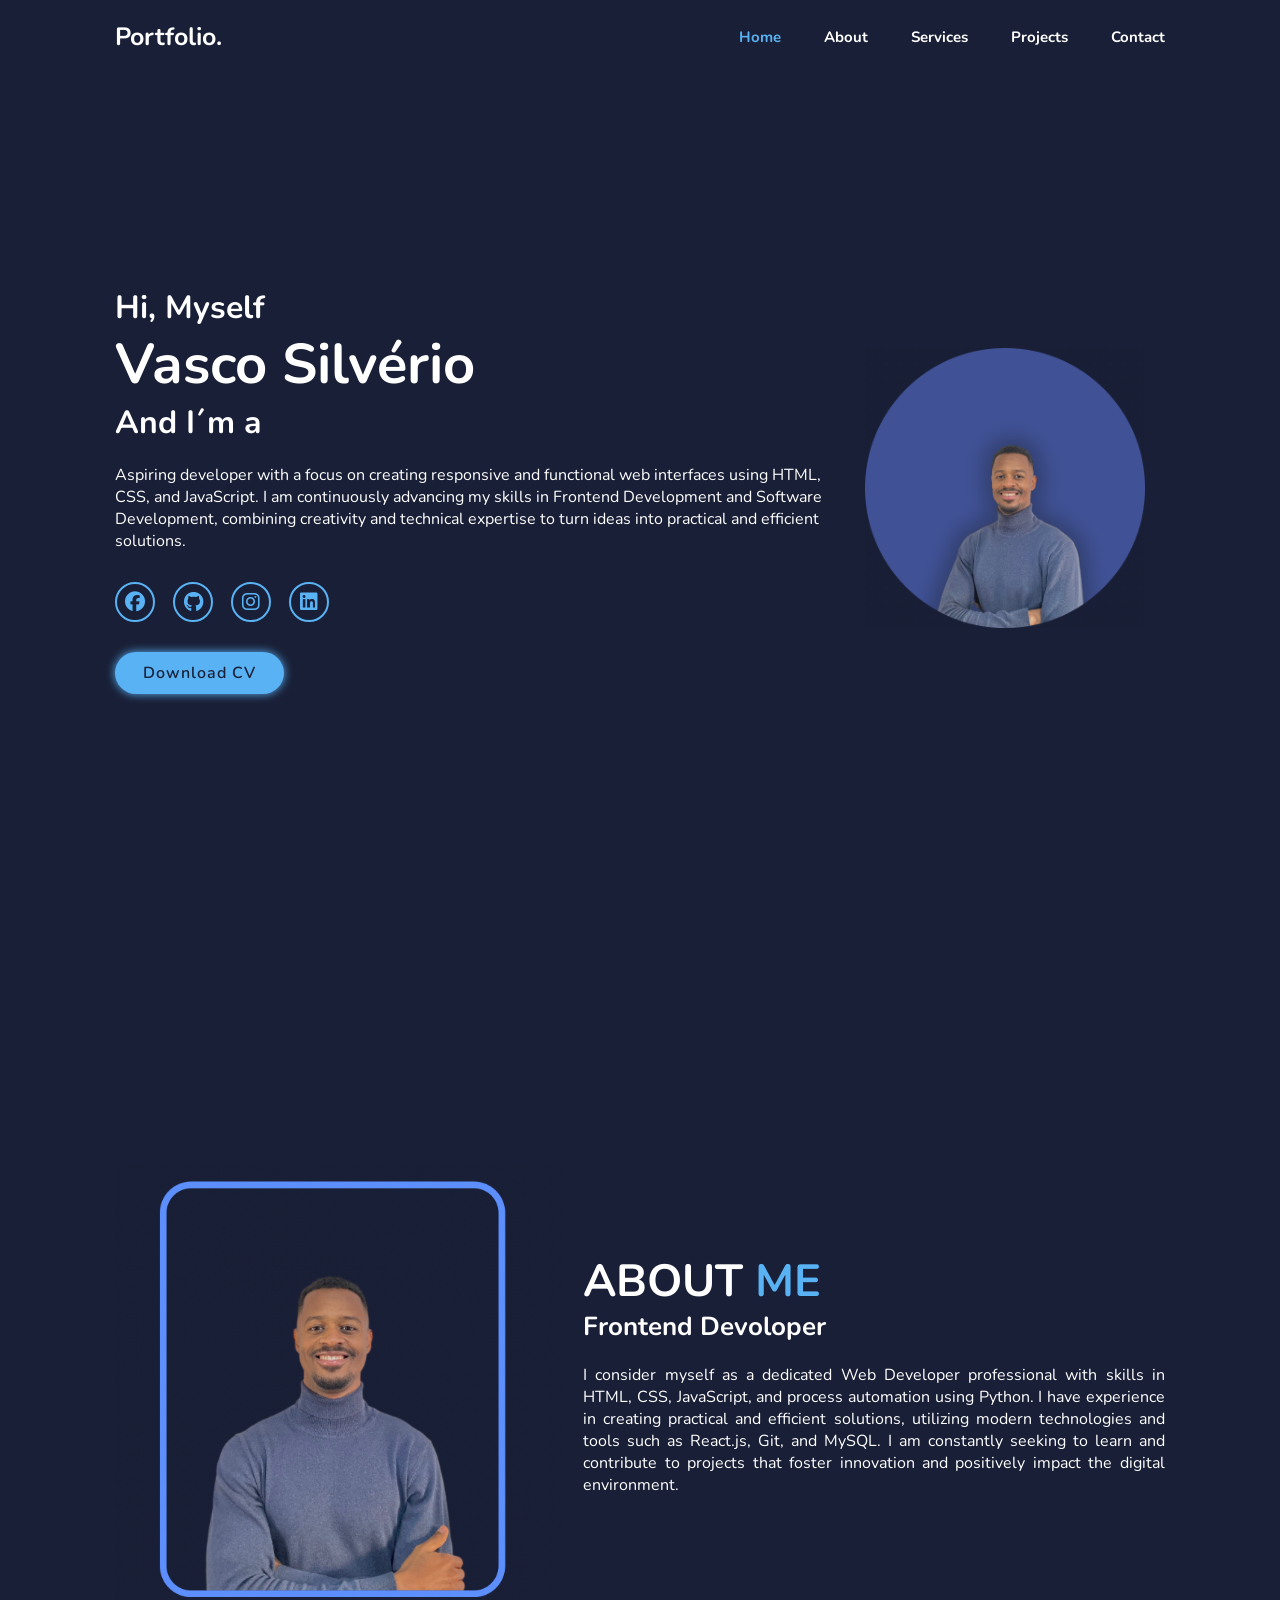
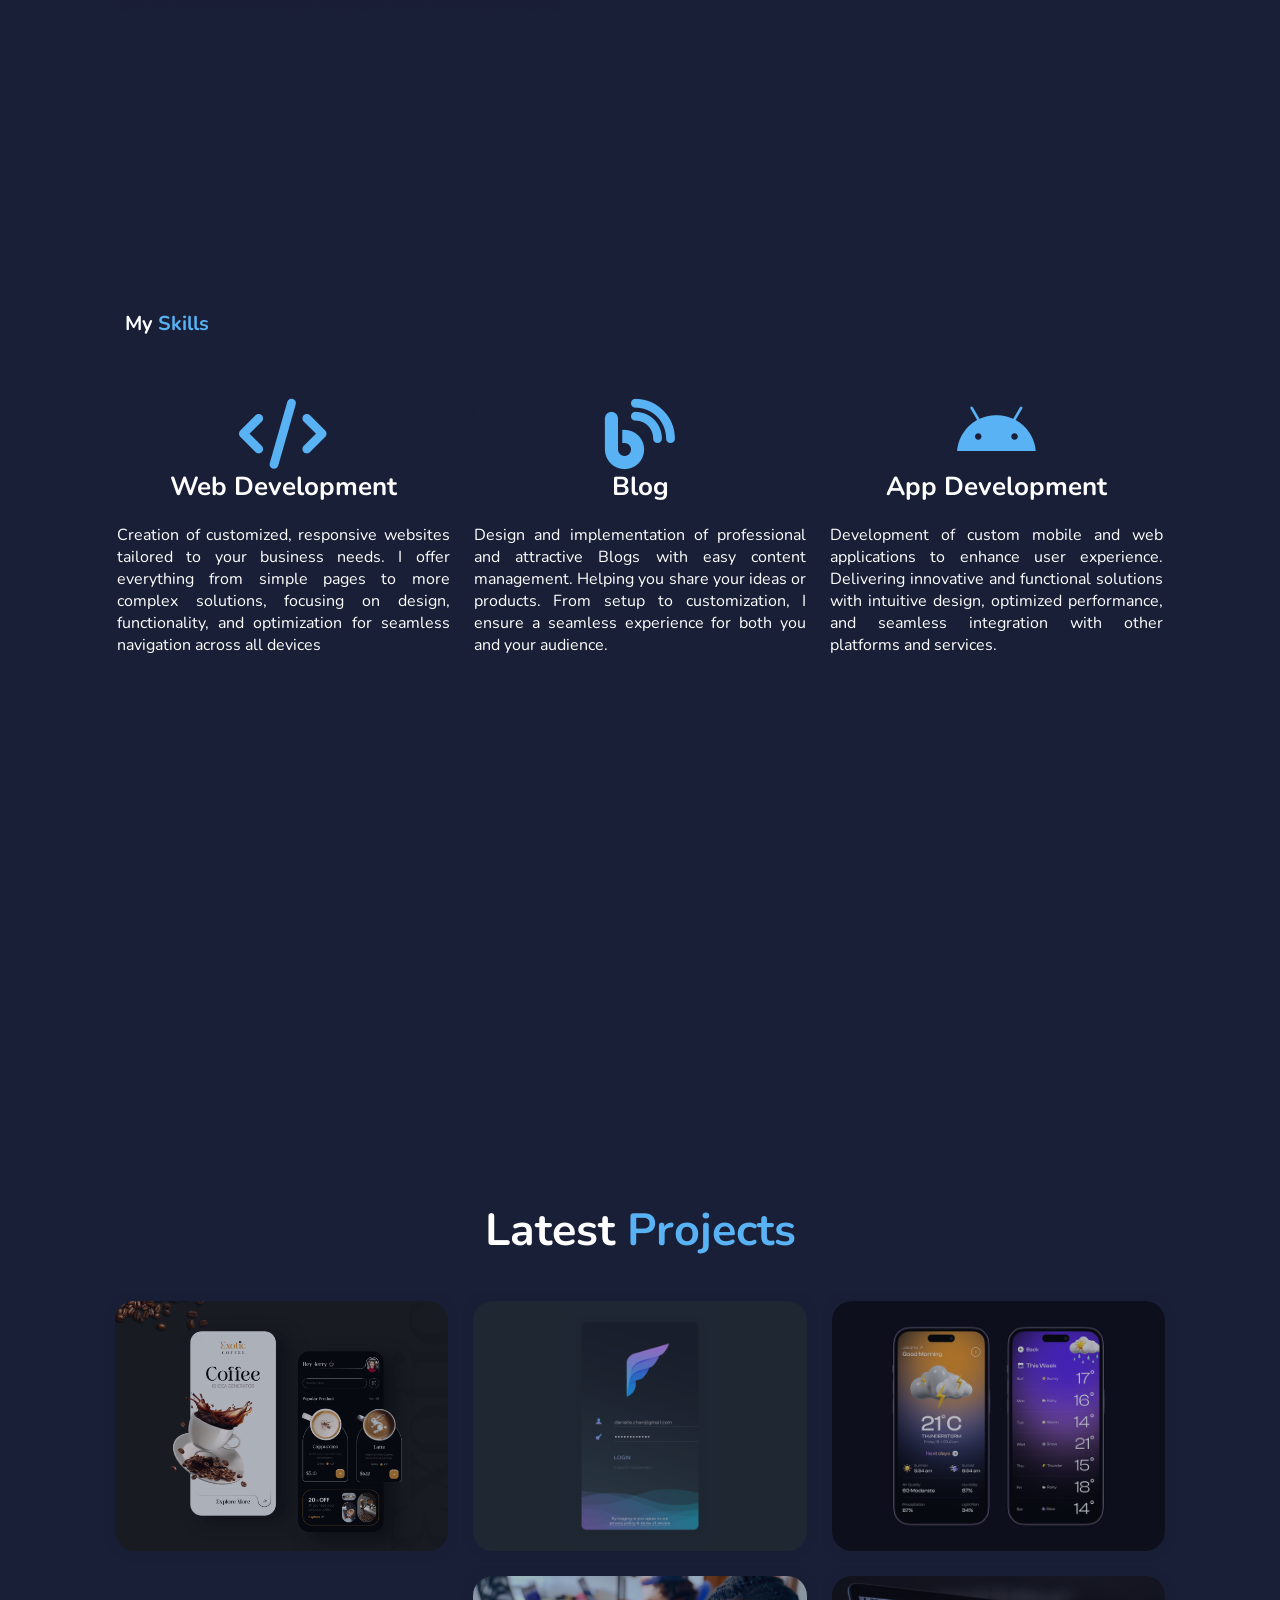
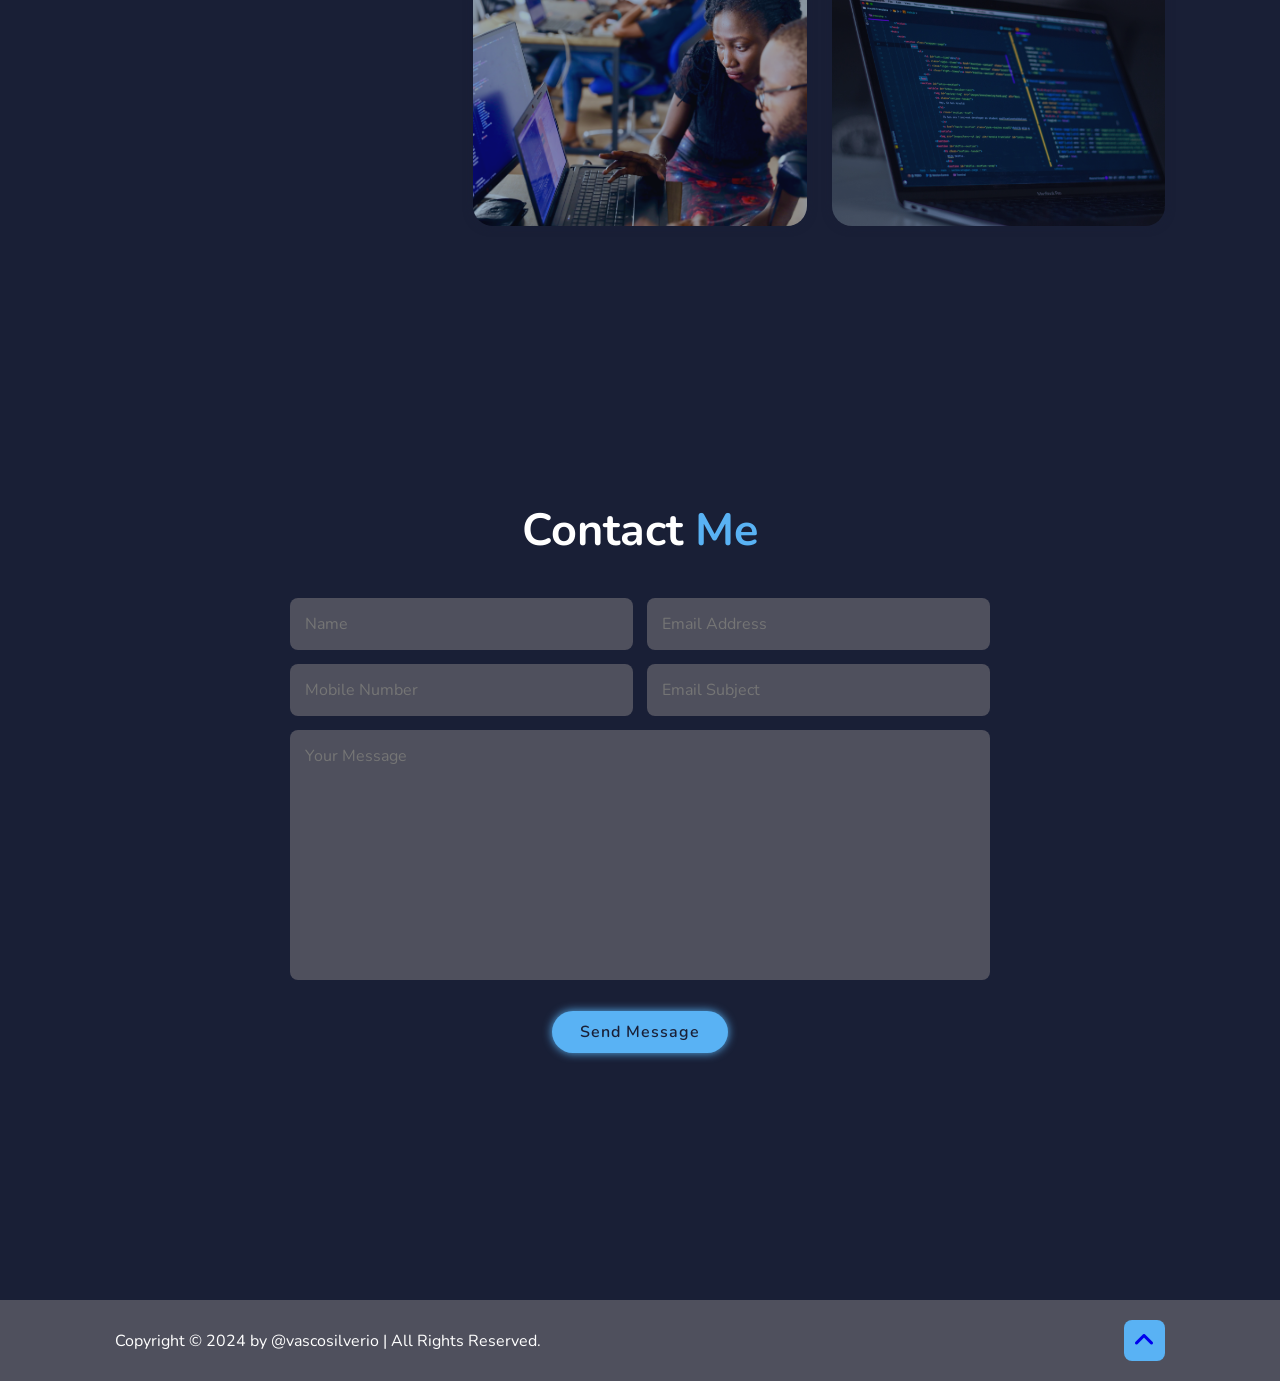
==== index.html @ aa1a3992 "Edição feita local" ====
<!DOCTYPE html>
<html lang="pt">
<head>
    <meta charset="UTF-8">
    <meta http-equiv="X-UA-Compatible" content="IE=edge">
    <!-- font -->
    <link rel="stylesheet" href="https://cdnjs.cloudflare.com/ajax/libs/font-awesome/6.7.1/css/all.min.css" integrity="sha512-5Hs3dF2AEPkpNAR7UiOHba+lRSJNeM2ECkwxUIxC1Q/FLycGTbNapWXB4tP889k5T5Ju8fs4b1P5z/iB4nMfSQ==" crossorigin="anonymous" referrerpolicy="no-referrer" />
    <!--css -->
    <link rel="stylesheet" href="estilo.css">
    <!-- email -->
    <script src="https://cdn.emailjs.com/dist/email.min.js"></script>
    <meta name="viewport" content="width=device-width, initial-scale=1.0">
    <title>Portifolio Vasco</title>
</head>
<body>

    <!-- header -->
<header class="header" id="header">
<a href="#" class="logo">Portfolio.</a>
<i class="fa-solid fa-bars" id="menu-icon"></i>

<nav class="navbar">
    <a href="#home" class="active">Home</a>
    <a href="#about">About</a>
    <a href="#services">Services</a>
    <a href="#portfolio">Projects</a>
    <a href="#contact">Contact</a>
</nav>

</header>

<!-- home section -->
<section class="home" id="home">
    <div class="home-content">
        <h3>Hi, Myself</h3>
        <h1>Vasco Silvério</h1>
        <h3>And I´m a <span class="multiple-text"></span></h3>
        <p>Aspiring developer with a focus on creating responsive and functional web interfaces using HTML, CSS, and JavaScript. I am continuously advancing my skills in Frontend Development and Software Development, combining creativity and technical expertise to turn ideas into practical and efficient solutions.</p>
        <div class="social-media">
            <a href="#"><i class="fa-brands fa-facebook"></i></a>
            <a href="https://github.com/vscosilverio"><i class="fa-brands fa-github"></i></a>
            <a href="https://www.instagram.com/vscosilverio/"><i class="fa-brands fa-instagram"></i></a>
            <a href="https://www.linkedin.com/in/vscosilverio/"><i class="fa-brands fa-linkedin"></i></a>
        </div>
        <a href="#" class="btn">Download CV</a>

    </div>
    <div class="home-img">
        <img src="images/foto1.png" alt="">
    </div>
</section>

<!-- About home section -->
<section class="about" id="about">
    <div class="about-img">
        <img src="images/foto2.png" alt="">
    </div>
    <div class="about-content">
        <h2 class="heading">ABOUT <span>ME</span></h2>
        <h3>Frontend Devoloper</h3>
        <p>I consider myself as a dedicated Web Developer professional with skills in HTML, CSS, JavaScript, and process automation using Python. I have experience in creating practical and efficient solutions, utilizing modern technologies and tools such as React.js, Git, and MySQL. I am constantly seeking to learn and contribute to projects that foster innovation and positively impact the digital environment. </p>
        <!-- <a href="#" class="btn">Read more</a> -->
    </div>
</section>

<!-- services section -->
<section class="services" id="services">
    <h2 class="heading">My <span>Skills</span></h2>

    <div class="services-container">
        <div class="services-box">
            <i class="fa-solid fa-code"></i>
            <h3>Web Development</h3>
            <p>Creation of customized, responsive websites tailored to your business needs. I offer everything from simple pages to more complex solutions, focusing on design, functionality, and optimization for seamless navigation across all devices</p>
            <!-- <a href="#" class="btn">Read More</a> -->
        </div>

        <div class="services-box">
            <i class="fa-solid fa-blog"></i>
            <h3>Blog</h3>
            <p>Design and implementation of professional and attractive Blogs with easy content management. Helping you share your ideas or products. From setup to customization, I ensure a seamless experience for both you and your audience.</p>
            <!-- <a href="#" class="btn">Read More</a> -->
        </div>

        <div class="services-box">
            <i class="fa-brands fa-android"></i>
            <h3>App Development</h3>
            <p>Development of custom mobile and web applications to enhance user experience. Delivering innovative and functional solutions with intuitive design, optimized performance, and seamless integration with other platforms and services.</p>
            <!-- <a href="#" class="btn">Read More</a> -->

        </div>
    </div>
</section>

<!-- prtfolio section -->
<section class="portfolio" id="portfolio">
    <h2 class="heading">Latest <span>Projects</span></h2>

    <div class="portfolio-container">
        <div class="portfolio-box">
            <img src="images/1.png" alt="">
            <div class="portfolio-layer">
                <h4>Coffee Website</h4>
                <p>Lorem ipsum dolor sit amet consectetur adipisicing elit.</p>
                <a href="#"><i class="fa-solid fa-up-right-from-square"></i></a>
            </div>
        </div>

        <div class="portfolio-box">
            <img src="images/111.png" alt="">
            <div class="portfolio-layer">
                <h4>Loggin Screen</h4>
                <p>Lorem ipsum dolor sit amet consectetur adipisicing elit.</p>
                <a href="#"><i class="fa-solid fa-up-right-from-square"></i></a>

                </i>
            </div>
        </div>

        <div class="portfolio-box">
            <img src="images/3.png" alt="">
            <div class="portfolio-layer">
                <h4>App Weather</h4>
                <p>Lorem ipsum dolor sit amet consectetur adipisicing elit.</p>
                <a href="#"><i class="fa-solid fa-up-right-from-square"></i></a>
            </div>
        </div>

        <div class="portfolio-box">
            <img src="images/4.jpg" alt="">
            <div class="portfolio-layer">
                <h4>Loading...</h4>
                <p>In process.</p>
                <a href="#"><i class="fa-solid fa-up-right-from-square"></i></a>
            </div>
        </div>

        <div class="portfolio-box">
            <img src="images/5.jpg" alt="">
            <div class="portfolio-layer">
                <h4>Loading...</h4>
                <p>In process.</p>
                <a href="#"><i class="fa-solid fa-up-right-from-square"></i></a>
            </div>
        </div>

        <div class="portfolio-box">
            <img src="images/6.jpg" alt="">
            <div class="portfolio-layer">
                <h4>Loading...</h4>
                <p>In process.</p>
                <a href="#"><i class="fa-solid fa-up-right-from-square"></i></a>
            </div>
        </div>


    </div>
</section>

<!------------------ contact section ------------------------>

<section class="contact" id="contact">
    <h2 class="heading">Contact <span>Me</span></h2>

<form id="contact-form">
    <div class="input-box">
        <input type="text" name="name" placeholder="Name" required>
        <input type="email" name="email" placeholder="Email Address" required>
    </div>

    <div class="input-box">
        <input type="number" name="mobile" placeholder="Mobile Number" required>
        <input type="text" name="subject" placeholder="Email Subject">
    </div>

    <textarea name="message" cols="30" rows="10" placeholder="Your Message" required></textarea>
    <input type="submit" value="Send Message" class="btn">
</form>

</section>

<!------------------ contact section ------------------------>

<footer class="footer">
    <div class="footer-text">
        <p>Copyright &copy; 2024 by @vascosilverio | All Rights Reserved.</p>
    </div>

    <div class="footer-iconTop">
        <a href="#home"><i class="fa-solid fa-angle-up"></i></a>
    </div>
</footer>

<!------------------ scroll reveal ------------------------>

<script src="https://unpkg.com/scrollreveal"></script>

<!------------------ typed js ------------------------>

<script src="https://unpkg.com/typed.js@2.1.0/dist/typed.umd.js"></script>

<!------------------ main js section ------------------------>

    <script src="main.js"></script>

    
</body>
</html>
---- estilo.css ----
@import url('https://fonts.googleapis.com/css2?family=Bai+Jamjuree:ital,wght@0,200;0,300;0,400;0,500;0,600;0,700;1,200;1,300;1,400;1,500;1,600;1,700&family=Nunito:ital,wght@0,200..1000;1,200..1000&display=swap');
* {
    margin: 0;
    padding: 0;
    box-sizing: border-box;
    text-decoration: none;
    border: none;
    outline: none;
    scroll-behavior: smooth;
    font-family: 'Nunito' , sans-serif;
}

:root{
    --bg-color: #191f36;
    --snd-bg-color: #262b40;
    --text-color: #fff;
    --main-color: #59b2f4;

}

html{
    font-size: 62.5%;
    overflow-x: hidden;
}

body{
    background: var(--bg-color);
    color: var(--text-color);
}

section{
    min-height: 100vh;
    padding: 10rem 9% 2rem;

}

.header{
    position: fixed;
    top: 0;
    left: 0;
    width: 100%;
    padding: 2rem 9%;
    background: var(--bg-color);
    display: flex;
    justify-content: space-between;
    align-items: center;
    z-index: 100;
}

.logo{
    font-size: 2.5rem;
    color: white;
    font-weight: 700;
    cursor: default;

}

.navbar a{
    font-size: 1.5rem;
    color: var(--text-color);
    margin-left: 4rem;
    font-weight: 700;
}

.navbar a:hover, 
.navbar a.active{
color: var(--main-color);
}

#menu-icon{
    font-size: 3.6rem;
    color: var(--text-color);
    display: none;
}

.home{
    display: flex;
    justify-content: center;
    align-items: center;
}
.home-content h3{
    font-size: 3.2rem;
    font-weight: 700;
}

.home-content h3:nth-of-type(2) {
    margin-bottom: 2rem;
}

span {
    color: var(--main-color);
}

.home-content h1{
    font-size: 5.6rem;
    font-weight: 700;
    line-height: 1.3;
}

.home-img img{
    width: 25vw;
    animation: floatImage 4s ease-in-out infinite;
    padding: 20px;
}

@keyframes floatImage {
    0%{
        transform: translateY(0);
    }
    50%{
        transform: translateY(-2.4rem);
    }
    100%{
        transform: translateY(0);
    }
}

.home-content p {
    font-size: 1.6rem;
}

.social-media a {
    display: inline-flex;
    justify-content: center;
    align-items: center;
    width: 4rem;
    height: 4rem;
    background: transparent;
    border: .2rem solid var(--main-color);
    border-radius: 50%;
    font-size: 2rem;
    color: var(--main-color);
    margin: 3rem 1.5rem 3rem 0;
    transition: .5s ease;
}

.social-media a:hover{
    background: var(--main-color);
    color: var(--sdn-bg-color);
    box-shadow: 0 0 1rem var(--main-color);
}

.btn {
    display: inline-block;
    padding: 1rem 2.8rem;
    background: var(--main-color);
    border-radius: 4rem;
    box-shadow: 0 0 1rem var(--main-color);
    font-size: 1.6rem;
    color: var(--bg-color);
    letter-spacing: .1rem;
    font-weight: 600;
    transition: .5s ease;

}

.btn:hover{
    box-shadow: none;
}

.about {
    display: flex;
    justify-content: center;
    align-items: center;
    gap: 2rem;
    background: var(--bg-color);
}

.about-img img{
    width: 35vw;

}

.heading{
    text-align: center;
    font-size: 4.5rem;
}

.about-content h2{
    text-align: left;
    line-height: 1.2;
}

.about-content h3{
    font-size: 2.6rem;
}

.about-content p{
    font-size: 1.6rem;
    margin: 2rem 0 3rem;
    text-align: justify;
}

/* services */

.services h2{
    margin-bottom: 5rem;
    padding: 10px;
    text-align: left;
    font-size: 20px;
}

.services-container{
    display: flex;
    justify-content: center;
    align-items: center;
    flex-wrap: wrap;
    gap: 2rem;
}

.services-container .services-box {
    flex: 1 1 30rem;
    background: var(--sdn-bg-color);
    border-radius: 2rem;
    text-align: center;
    border: .2rem solid var(--bg-color);
    transition: .5s ease;
}

.services-container .services-box:hover{
    border-color: var(--main-color);
    transform: scale(1.02);
}

.services-box i{
    font-size: 7rem;
    color: var(--main-color);
}

.services-box h3{
    font-size: 2.6rem;

}

.services-box p{
    font-size: 1.6rem;
    margin: 1rem 0 3rem;
    text-align: justify;
    padding-top: 10px;
}

/* ---------Portfolio ----------*/

.portfolio h2{
    margin-bottom: 4rem;
}

.portfolio-container{
    display: grid;
    grid-template-columns: repeat(3, 1fr);
    align-items: center;
    gap: 2.5rem;
}

.portfolio-container .portfolio-box{
    position: relative;
    border-radius: 2rem;
    box-shadow: 0 0 1rem var(--bg-color);
    overflow: hidden;
    display: flex;
}

.portfolio-box img{
    width: 100%;
    transition: .5s ease;
    opacity: 0.7;
}

.portfolio-box:hover img{
    transform: scale(1.1);
}

.portfolio-box .portfolio-layer{
    position: absolute;
    bottom: 0;
    left: 0;
    width: 100%;
    height: 100%;
    background: linear-gradient(rgba(0,0,0,0.1), var(--main-color));
    display: flex;
    justify-content: center;
    align-items: center;
    flex-direction: column;
    text-align: center;
    padding: 0 4rem;
    transform: translateY(100%);
    transition: .5s ease;
}

.portfolio-box:hover .portfolio-layer{
    transform: translateY(0);
}

.portfolio-layer h4{
    font-size: 3rem;
}

.portfolio-layer p{
    font-size: 1.6rem;
    margin: .3rem 0 1rem;
}

.portfolio-layer a{
    display: inline-flex;
    justify-content: center;
    align-items: center;
    width: 5rem;
    height: 5rem;
    background: var(--text-color);
    border-radius: 50%;
}

.portfolio-layer a i{
    font-size: 2rem;
    color: var(--sdn-bg-color);
}

/* contact */

.contact h2{
    margin-bottom: 3rem;
}

.contact form {
    max-width: 70rem;
    margin: 1rem auto;
    text-align: center;
    margin-bottom: 3rem;
}

.contact form .input-box{
    display: flex;
    justify-content: space-between;
    flex-wrap: wrap;
}

.contact form .input-box input,
.contact form textarea{
    width: 100%;
    padding: 1.5rem;
    font-size: 1.6rem;
    color: rgb(255, 255, 255);
    background: rgb(79, 80, 93);
    border-radius: .8rem;
    margin: .7rem 0;
}

.contact form .input-box input{
    width: 49%;
}

.contact form textarea{
    resize: none;
}

.contact form .btn{
    margin-top: 2rem;
    cursor: pointer;
}

/* footer section */

.footer{
    display: flex;
    justify-content: space-between;
    align-items: center;
    flex-wrap: wrap;
    padding: 2rem 9%;
    background: rgb(79, 80, 93);
}

.footer-text {
    font-size: 1.6rem;
}

.footer-iconTop {
    display: inline-flex;
    justify-content: center;
    align-items: center;
    padding: .8rem 1rem;
    background: var(--main-color);
    border-radius: .8rem;
    transition: .5s ease;
}

.footer-iconTop a:hover{
    box-shadow: 0 0 1rem var(--main-color);
}

.footer-iconTop a i {
    font-size: 2.4rem;
    color: var(--sdn-bg-color);
}


/* breakpiont */

@media (max-width: 1200px) {
    html {
        font-size: 55%;
    }
}

@media (max-width: 991px) {
    .header {
        padding: 2rem 3%;
    }

    section {
        padding: 10rem 3%;
    }

    .services {
        padding: 7rem;
    }

    .portfolio {
        padding-bottom: 7rem;
    }

    .contact {
        min-height: auto;
    }

    .footer {
        padding: 2rem 3%;
    }
}

@media (max-width: 768px) {
    #menu-icon {
        display: block;
    }

    .navbar {
        position: absolute;
        top: 100%;
        left: 0;
        width: 100%;
        padding: 1rem 3%;
        background: var(--bg-color);
        border-top: .1ren solid black;
        box-shadow: 0 .5rem 1rem black;
        display: none;
    }

    .navbar.active {
        display: block;
    }

    .navbar a {
        display: block;
        font-size: 2rem;
        margin: 3rem 0;
    }

    .home {
        flex-direction: column;
    }

    .home-content h3 {
        font-size: 2.6rem;
    }

    .home-content h1 {
        font-size: 5rem;
    }

    .home-content {
        order: 2;
    }

    .home-img img {
        width: 90vw;
        margin-top: 4rem;
    }

    .about {
        flex-direction: column;
    }

    .about-img img {
        width: 70vw;
        margin-top: 4rem;
    }

    .services h2 {
        margin-bottom: 3rem;
    }

    .portfolio h2 {
        margin-bottom: 3rem;
    }

    .portfolio-container {
        grid-template-columns: repeat(2, 1fr);
    }
}

@media (max-width: 617px) {
    .portfolio-container {
        grid-template-columns: 1fr;
    }

    .home-img img {
        width: 80vw;
        margin-top: 8rem;
    }

    .about-img img {
        width: 100vw;
        margin-top: 4rem;
    }
}

@media (max-width: 450px) {
    html {
        font-size: 50%;
    }

    .contact form .input-box input {
        width: 100%;
    }
}
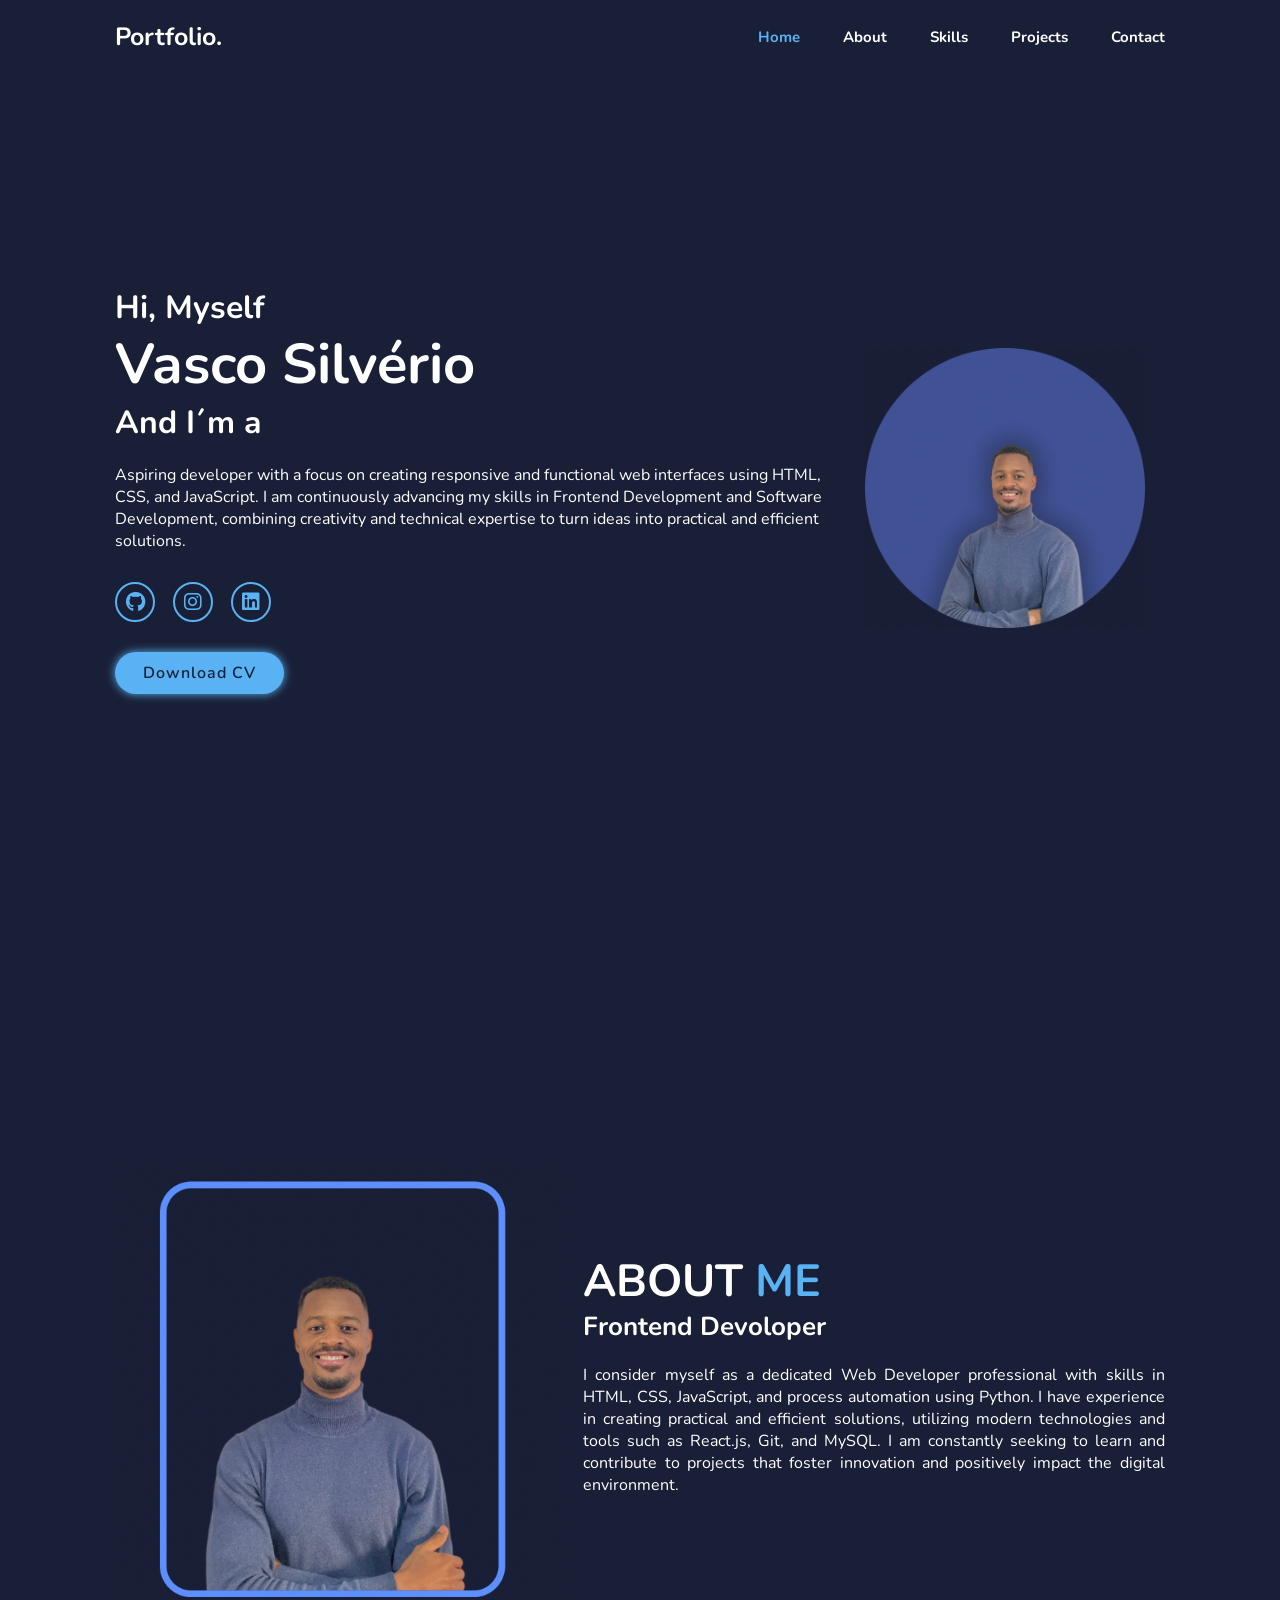
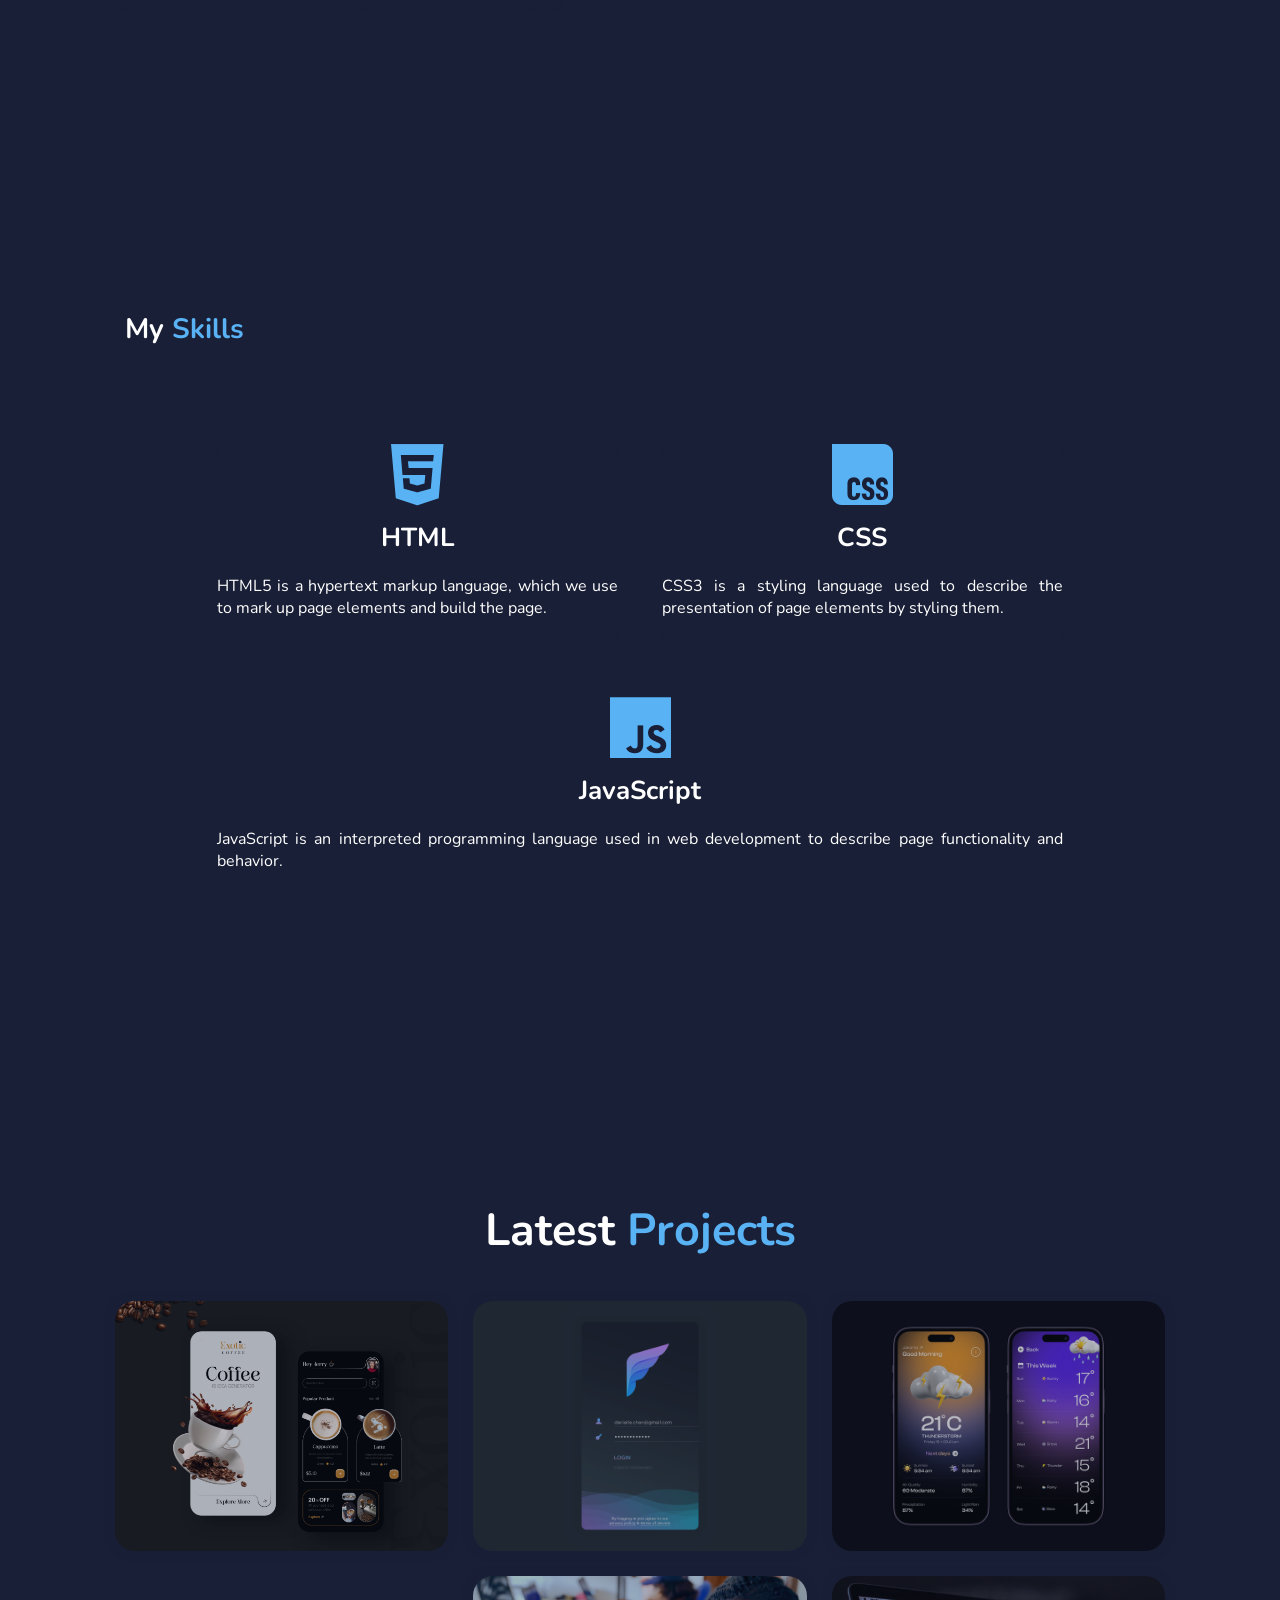
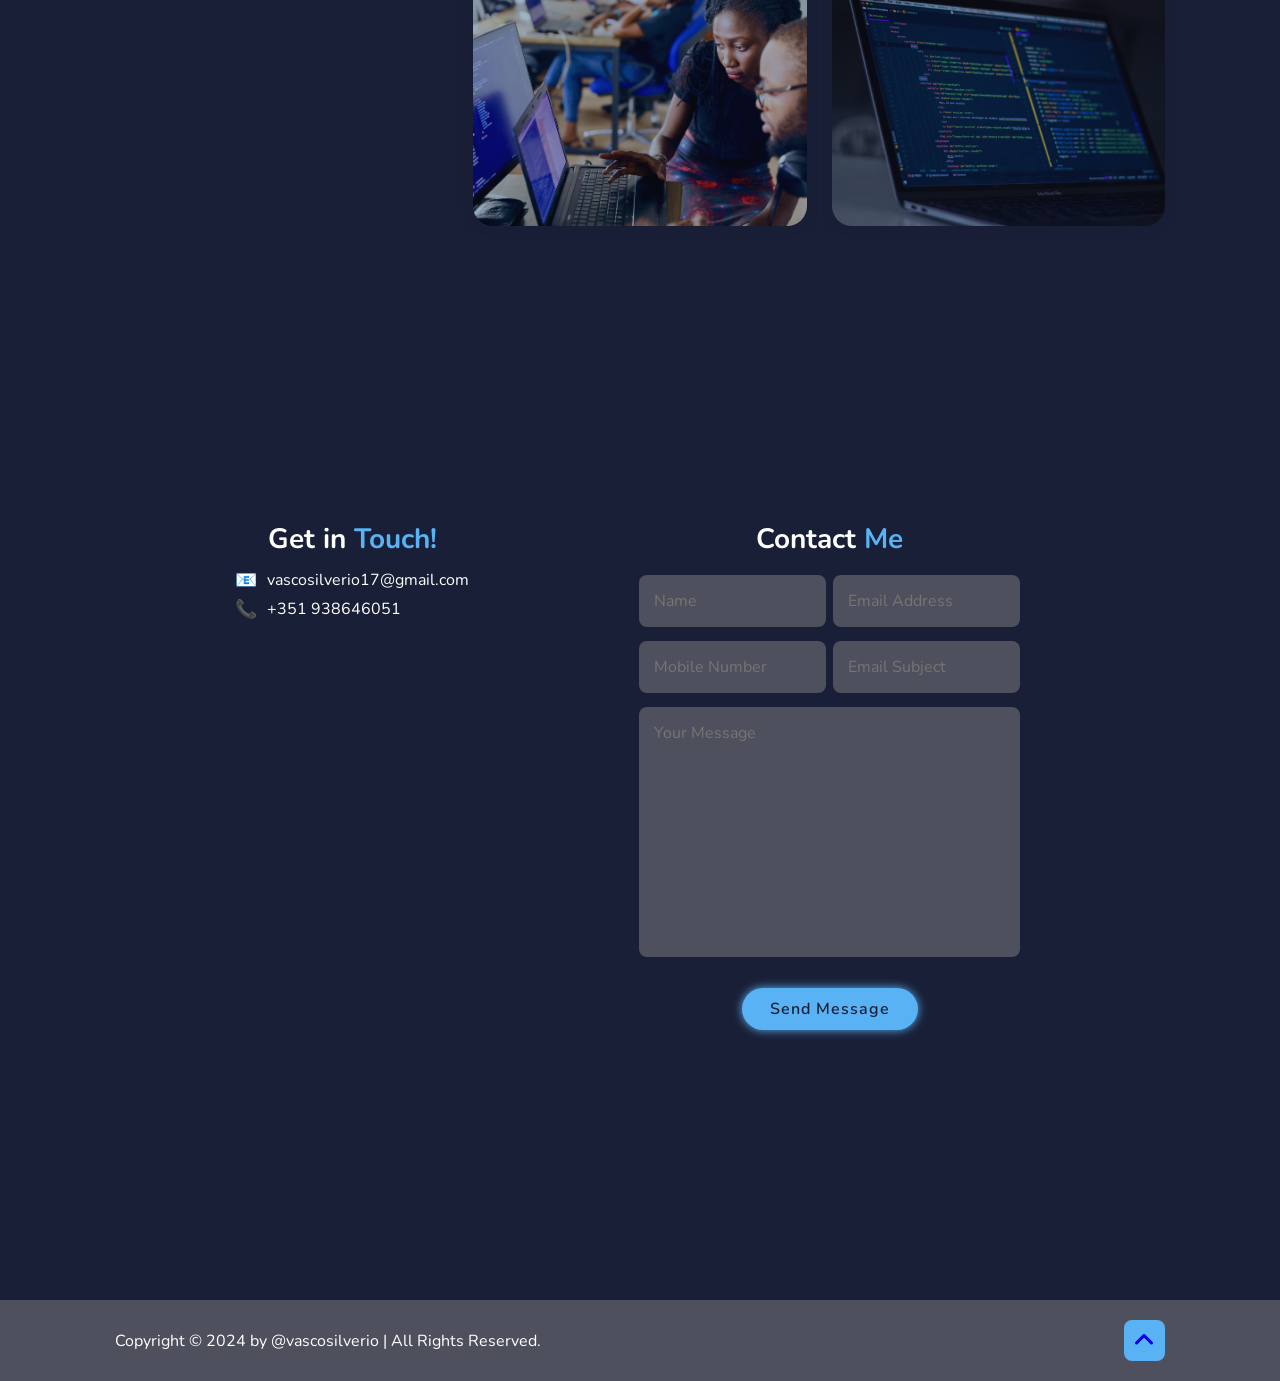
==== commit f110d0d6: "Modificado 25/12/2024" ====
--- a/index.html
+++ b/index.html
@@ -1,10 +1,13 @@
 <!DOCTYPE html>
 <html lang="pt">
+
 <head>
     <meta charset="UTF-8">
     <meta http-equiv="X-UA-Compatible" content="IE=edge">
     <!-- font -->
-    <link rel="stylesheet" href="https://cdnjs.cloudflare.com/ajax/libs/font-awesome/6.7.1/css/all.min.css" integrity="sha512-5Hs3dF2AEPkpNAR7UiOHba+lRSJNeM2ECkwxUIxC1Q/FLycGTbNapWXB4tP889k5T5Ju8fs4b1P5z/iB4nMfSQ==" crossorigin="anonymous" referrerpolicy="no-referrer" />
+    <link rel="stylesheet" href="https://cdnjs.cloudflare.com/ajax/libs/font-awesome/6.7.1/css/all.min.css"
+        integrity="sha512-5Hs3dF2AEPkpNAR7UiOHba+lRSJNeM2ECkwxUIxC1Q/FLycGTbNapWXB4tP889k5T5Ju8fs4b1P5z/iB4nMfSQ=="
+        crossorigin="anonymous" referrerpolicy="no-referrer" />
     <!--css -->
     <link rel="stylesheet" href="estilo.css">
     <!-- email -->
@@ -12,198 +15,220 @@
     <meta name="viewport" content="width=device-width, initial-scale=1.0">
     <title>Portifolio Vasco</title>
 </head>
+
 <body>
 
     <!-- header -->
-<header class="header" id="header">
-<a href="#" class="logo">Portfolio.</a>
-<i class="fa-solid fa-bars" id="menu-icon"></i>
-
-<nav class="navbar">
-    <a href="#home" class="active">Home</a>
-    <a href="#about">About</a>
-    <a href="#services">Services</a>
-    <a href="#portfolio">Projects</a>
-    <a href="#contact">Contact</a>
-</nav>
-
-</header>
-
-<!-- home section -->
-<section class="home" id="home">
-    <div class="home-content">
-        <h3>Hi, Myself</h3>
-        <h1>Vasco Silvério</h1>
-        <h3>And I´m a <span class="multiple-text"></span></h3>
-        <p>Aspiring developer with a focus on creating responsive and functional web interfaces using HTML, CSS, and JavaScript. I am continuously advancing my skills in Frontend Development and Software Development, combining creativity and technical expertise to turn ideas into practical and efficient solutions.</p>
-        <div class="social-media">
-            <a href="#"><i class="fa-brands fa-facebook"></i></a>
-            <a href="https://github.com/vscosilverio"><i class="fa-brands fa-github"></i></a>
-            <a href="https://www.instagram.com/vscosilverio/"><i class="fa-brands fa-instagram"></i></a>
-            <a href="https://www.linkedin.com/in/vscosilverio/"><i class="fa-brands fa-linkedin"></i></a>
-        </div>
-        <a href="#" class="btn">Download CV</a>
-
-    </div>
-    <div class="home-img">
-        <img src="images/foto1.png" alt="">
-    </div>
-</section>
-
-<!-- About home section -->
-<section class="about" id="about">
-    <div class="about-img">
-        <img src="images/foto2.png" alt="">
-    </div>
-    <div class="about-content">
-        <h2 class="heading">ABOUT <span>ME</span></h2>
-        <h3>Frontend Devoloper</h3>
-        <p>I consider myself as a dedicated Web Developer professional with skills in HTML, CSS, JavaScript, and process automation using Python. I have experience in creating practical and efficient solutions, utilizing modern technologies and tools such as React.js, Git, and MySQL. I am constantly seeking to learn and contribute to projects that foster innovation and positively impact the digital environment. </p>
-        <!-- <a href="#" class="btn">Read more</a> -->
-    </div>
-</section>
-
-<!-- services section -->
-<section class="services" id="services">
-    <h2 class="heading">My <span>Skills</span></h2>
-
-    <div class="services-container">
-        <div class="services-box">
-            <i class="fa-solid fa-code"></i>
-            <h3>Web Development</h3>
-            <p>Creation of customized, responsive websites tailored to your business needs. I offer everything from simple pages to more complex solutions, focusing on design, functionality, and optimization for seamless navigation across all devices</p>
-            <!-- <a href="#" class="btn">Read More</a> -->
-        </div>
-
-        <div class="services-box">
-            <i class="fa-solid fa-blog"></i>
-            <h3>Blog</h3>
-            <p>Design and implementation of professional and attractive Blogs with easy content management. Helping you share your ideas or products. From setup to customization, I ensure a seamless experience for both you and your audience.</p>
-            <!-- <a href="#" class="btn">Read More</a> -->
-        </div>
-
-        <div class="services-box">
-            <i class="fa-brands fa-android"></i>
-            <h3>App Development</h3>
-            <p>Development of custom mobile and web applications to enhance user experience. Delivering innovative and functional solutions with intuitive design, optimized performance, and seamless integration with other platforms and services.</p>
-            <!-- <a href="#" class="btn">Read More</a> -->
-
-        </div>
-    </div>
-</section>
-
-<!-- prtfolio section -->
-<section class="portfolio" id="portfolio">
-    <h2 class="heading">Latest <span>Projects</span></h2>
-
-    <div class="portfolio-container">
-        <div class="portfolio-box">
-            <img src="images/1.png" alt="">
-            <div class="portfolio-layer">
-                <h4>Coffee Website</h4>
-                <p>Lorem ipsum dolor sit amet consectetur adipisicing elit.</p>
-                <a href="#"><i class="fa-solid fa-up-right-from-square"></i></a>
-            </div>
-        </div>
-
-        <div class="portfolio-box">
-            <img src="images/111.png" alt="">
-            <div class="portfolio-layer">
-                <h4>Loggin Screen</h4>
-                <p>Lorem ipsum dolor sit amet consectetur adipisicing elit.</p>
-                <a href="#"><i class="fa-solid fa-up-right-from-square"></i></a>
-
-                </i>
-            </div>
-        </div>
-
-        <div class="portfolio-box">
-            <img src="images/3.png" alt="">
-            <div class="portfolio-layer">
-                <h4>App Weather</h4>
-                <p>Lorem ipsum dolor sit amet consectetur adipisicing elit.</p>
-                <a href="#"><i class="fa-solid fa-up-right-from-square"></i></a>
-            </div>
-        </div>
-
-        <div class="portfolio-box">
-            <img src="images/4.jpg" alt="">
-            <div class="portfolio-layer">
-                <h4>Loading...</h4>
-                <p>In process.</p>
-                <a href="#"><i class="fa-solid fa-up-right-from-square"></i></a>
-            </div>
-        </div>
-
-        <div class="portfolio-box">
-            <img src="images/5.jpg" alt="">
-            <div class="portfolio-layer">
-                <h4>Loading...</h4>
-                <p>In process.</p>
-                <a href="#"><i class="fa-solid fa-up-right-from-square"></i></a>
-            </div>
-        </div>
-
-        <div class="portfolio-box">
-            <img src="images/6.jpg" alt="">
-            <div class="portfolio-layer">
-                <h4>Loading...</h4>
-                <p>In process.</p>
-                <a href="#"><i class="fa-solid fa-up-right-from-square"></i></a>
-            </div>
-        </div>
-
-
-    </div>
-</section>
-
-<!------------------ contact section ------------------------>
-
-<section class="contact" id="contact">
-    <h2 class="heading">Contact <span>Me</span></h2>
-
-<form id="contact-form">
-    <div class="input-box">
-        <input type="text" name="name" placeholder="Name" required>
-        <input type="email" name="email" placeholder="Email Address" required>
-    </div>
-
-    <div class="input-box">
-        <input type="number" name="mobile" placeholder="Mobile Number" required>
-        <input type="text" name="subject" placeholder="Email Subject">
-    </div>
-
-    <textarea name="message" cols="30" rows="10" placeholder="Your Message" required></textarea>
-    <input type="submit" value="Send Message" class="btn">
-</form>
-
-</section>
-
-<!------------------ contact section ------------------------>
-
-<footer class="footer">
-    <div class="footer-text">
-        <p>Copyright &copy; 2024 by @vascosilverio | All Rights Reserved.</p>
-    </div>
-
-    <div class="footer-iconTop">
-        <a href="#home"><i class="fa-solid fa-angle-up"></i></a>
-    </div>
-</footer>
-
-<!------------------ scroll reveal ------------------------>
-
-<script src="https://unpkg.com/scrollreveal"></script>
-
-<!------------------ typed js ------------------------>
-
-<script src="https://unpkg.com/typed.js@2.1.0/dist/typed.umd.js"></script>
-
-<!------------------ main js section ------------------------>
+    <header class="header" id="header">
+        <a href="#" class="logo">Portfolio.</a>
+        <i class="fa-solid fa-bars" id="menu-icon"></i>
+
+        <nav class="navbar">
+            <a href="#home" class="active">Home</a>
+            <a href="#about">About</a>
+            <a href="#services">Skills</a>
+            <a href="#portfolio">Projects</a>
+            <a href="#contact">Contact</a>
+        </nav>
+
+    </header>
+
+    <!-- home section -->
+    <section class="home" id="home">
+        <div class="home-content">
+            <h3>Hi, Myself</h3>
+            <h1>Vasco Silvério</h1>
+            <h3>And I´m a <span class="multiple-text"></span></h3>
+            <p>Aspiring developer with a focus on creating responsive and functional web interfaces using HTML, CSS, and
+                JavaScript. I am continuously advancing my skills in Frontend Development and Software Development,
+                combining creativity and technical expertise to turn ideas into practical and efficient solutions.</p>
+            <div class="social-media">
+                <a href="https://github.com/vscosilverio"><i class="fa-brands fa-github"></i></a>
+                <a href="https://www.instagram.com/vscosilverio/"><i class="fa-brands fa-instagram"></i></a>
+                <a href="https://www.linkedin.com/in/vscosilverio/"><i class="fa-brands fa-linkedin"></i></a>
+            </div>
+            <a href="#" class="btn">Download CV</a>
+
+        </div>
+        <div class="home-img">
+            <img src="images/foto1.png" alt="">
+        </div>
+    </section>
+
+    <!-- About home section -->
+    <section class="about" id="about">
+        <div class="about-img">
+            <img src="images/foto2.png" alt="">
+        </div>
+        <div class="about-content">
+            <h2 class="heading">ABOUT <span>ME</span></h2>
+            <h3>Frontend Devoloper</h3>
+            <p>I consider myself as a dedicated Web Developer professional with skills in HTML, CSS, JavaScript, and
+                process automation using Python. I have experience in creating practical and efficient solutions,
+                utilizing modern technologies and tools such as React.js, Git, and MySQL. I am constantly seeking to
+                learn and contribute to projects that foster innovation and positively impact the digital environment.
+            </p>
+            <!-- <a href="#" class="btn">Read more</a> -->
+        </div>
+    </section>
+
+    <!-- skills section -->
+    <section class="services" id="services">
+        <h2 class="heading">My <span>Skills</span></h2>
+
+        <div class="services-container">
+            <div class="services-box">
+                <i class="fa-brands fa-html5"></i>
+                <h3>HTML</h3>
+                <p>HTML5 is a hypertext markup language, which we use to mark up page elements and build the page.</p>
+                <!-- <a href="#" class="btn">Read More</a> -->
+            </div>
+
+            <div class="services-box">
+                <i class="fa-brands fa-css"></i>
+                <h3>CSS</h3>
+                <p>CSS3 is a styling language used to describe the presentation of page elements by styling them.</p>
+                <!-- <a href="#" class="btn">Read More</a> -->
+            </div>
+
+            <div class="services-box">
+                <i class="fa-brands fa-js"></i>
+                <h3>JavaScript</h3>
+                <p>JavaScript is an interpreted programming language used in web development to describe page
+                    functionality and behavior.</p>
+                <!-- <a href="#" class="btn">Read More</a> -->
+
+            </div>
+        </div>
+    </section>
+
+    <!-- prtfolio section -->
+    <section class="portfolio" id="portfolio">
+        <h2 class="heading">Latest <span>Projects</span></h2>
+
+        <div class="portfolio-container">
+            <div class="portfolio-box">
+                <img src="images/1.png" alt="">
+                <div class="portfolio-layer">
+                    <h4>Coffee Website</h4>
+                    <p>Lorem ipsum dolor sit amet consectetur adipisicing elit.</p>
+                    <a href="#"><i class="fa-solid fa-up-right-from-square"></i></a>
+                </div>
+            </div>
+
+            <div class="portfolio-box">
+                <img src="images/111.png" alt="">
+                <div class="portfolio-layer">
+                    <h4>Loggin Screen</h4>
+                    <p>Lorem ipsum dolor sit amet consectetur adipisicing elit.</p>
+                    <a href="#"><i class="fa-solid fa-up-right-from-square"></i></a>
+
+                    </i>
+                </div>
+            </div>
+
+            <div class="portfolio-box">
+                <img src="images/3.png" alt="">
+                <div class="portfolio-layer">
+                    <h4>App Weather</h4>
+                    <p>Lorem ipsum dolor sit amet consectetur adipisicing elit.</p>
+                    <a href="#"><i class="fa-solid fa-up-right-from-square"></i></a>
+                </div>
+            </div>
+
+            <div class="portfolio-box">
+                <img src="images/4.jpg" alt="">
+                <div class="portfolio-layer">
+                    <h4>Loading...</h4>
+                    <p>In process.</p>
+                    <a href="#"><i class="fa-solid fa-up-right-from-square"></i></a>
+                </div>
+            </div>
+
+            <div class="portfolio-box">
+                <img src="images/5.jpg" alt="">
+                <div class="portfolio-layer">
+                    <h4>Loading...</h4>
+                    <p>In process.</p>
+                    <a href="#"><i class="fa-solid fa-up-right-from-square"></i></a>
+                </div>
+            </div>
+
+            <div class="portfolio-box">
+                <img src="images/6.jpg" alt="">
+                <div class="portfolio-layer">
+                    <h4>Loading...</h4>
+                    <p>In process.</p>
+                    <a href="#"><i class="fa-solid fa-up-right-from-square"></i></a>
+                </div>
+            </div>
+
+
+        </div>
+    </section>
+
+    <!------------------ contact section ------------------------>
+
+    <section class="contact" id="contact">
+
+        <div class="container-contact">
+            <div class="left">
+                <h2>Get in <span>Touch!</span></h2>
+                <p>
+                    <span class="icon">📧</span> vascosilverio17@gmail.com
+                </p>
+                <p>
+                    <span class="icon">📞</span> +351 938646051
+                </p>
+            </div>
+            <div class="right">
+                <div class="right">
+                    <h2>Contact <span>Me</span></h2>
+
+                    <form id="contact-form">
+                        <div class="input-box">
+                            <input type="text" name="name" placeholder="Name" required>
+                            <input type="email" name="email" placeholder="Email Address" required>
+                        </div>
+            
+                        <div class="input-box">
+                            <input type="number" name="mobile" placeholder="Mobile Number" required>
+                            <input type="text" name="subject" placeholder="Email Subject">
+                        </div>
+                        <textarea name="message" cols="30" rows="10" placeholder="Your Message" required></textarea>
+                        <input type="submit" value="Send Message" class="btn">
+                    </form>
+                </div>
+            </div>
+        </div>
+
+    </section>
+
+    <!------------------ contact section  footer ------------------------>
+
+    <footer class="footer">
+        <div class="footer-text">
+            <p>Copyright &copy; 2024 by @vascosilverio | All Rights Reserved.</p>
+        </div>
+
+        <div class="footer-iconTop">
+            <a href="#home"><i class="fa-solid fa-angle-up"></i></a>
+        </div>
+    </footer>
+
+    <!------------------ scroll reveal ------------------------>
+
+    <script src="https://unpkg.com/scrollreveal"></script>
+
+    <!------------------ typed js ------------------------>
+
+    <script src="https://unpkg.com/typed.js@2.1.0/dist/typed.umd.js"></script>
+
+    <!------------------ main js section ------------------------>
 
     <script src="main.js"></script>
 
-    
+
 </body>
-</html>
-
+
+</html>
--- a/estilo.css
+++ b/estilo.css
@@ -191,13 +191,13 @@
     text-align: justify;
 }
 
-/* services */
+/* skills */
 
 .services h2{
     margin-bottom: 5rem;
     padding: 10px;
     text-align: left;
-    font-size: 20px;
+    font-size: 28px;
 }
 
 .services-container{
@@ -205,7 +205,9 @@
     justify-content: center;
     align-items: center;
     flex-wrap: wrap;
-    gap: 2rem;
+    gap: 4rem;
+    padding: 100px;
+    padding-top: 30px;
 }
 
 .services-container .services-box {
@@ -224,6 +226,7 @@
 
 .services-box i{
     font-size: 7rem;
+    margin-bottom: 10px;
     color: var(--main-color);
 }
 
@@ -315,25 +318,59 @@
     color: var(--sdn-bg-color);
 }
 
-/* contact */
-
-.contact h2{
-    margin-bottom: 3rem;
-}
-
-.contact form {
-    max-width: 70rem;
+/*-------------------------- contact ------------------------------*/
+
+
+.container-contact {
+    display: flex;
+    justify-content: space-between; 
+    align-items: flex-start; 
+    gap: 10px; 
+    padding: 20px;
+  }
+
+  .contact form {
+    max-width: 80rem;
     margin: 1rem auto;
     text-align: center;
     margin-bottom: 3rem;
 }
-
-.contact form .input-box{
+  
+.right {
+    width: 65%;
+    margin: 0 0 0 80px;
+}
+
+.left {
+    margin: 0 0 0 100px;
+}
+  
+.left h2, .right h2 {
+    margin-bottom: 10px;
+    color: white;
+    font-size: 28px;
+    text-align: center;
+}
+  
+.left p {
+    display: flex;
+    align-items: center; 
+    color: white;
+    font-size: 16px;
+    margin: 5px 0;
+}
+  
+.left .icon {
+    margin-right: 10px; 
+    font-size: 18px; 
+  }
+
+  .contact form .input-box{
     display: flex;
     justify-content: space-between;
     flex-wrap: wrap;
 }
-
+  
 .contact form .input-box input,
 .contact form textarea{
     width: 100%;
@@ -343,12 +380,12 @@
     background: rgb(79, 80, 93);
     border-radius: .8rem;
     margin: .7rem 0;
-}
-
-.contact form .input-box input{
+  }
+
+  .contact form .input-box input{
     width: 49%;
 }
-
+  
 .contact form textarea{
     resize: none;
 }
@@ -357,6 +394,7 @@
     margin-top: 2rem;
     cursor: pointer;
 }
+
 
 /* footer section */
 
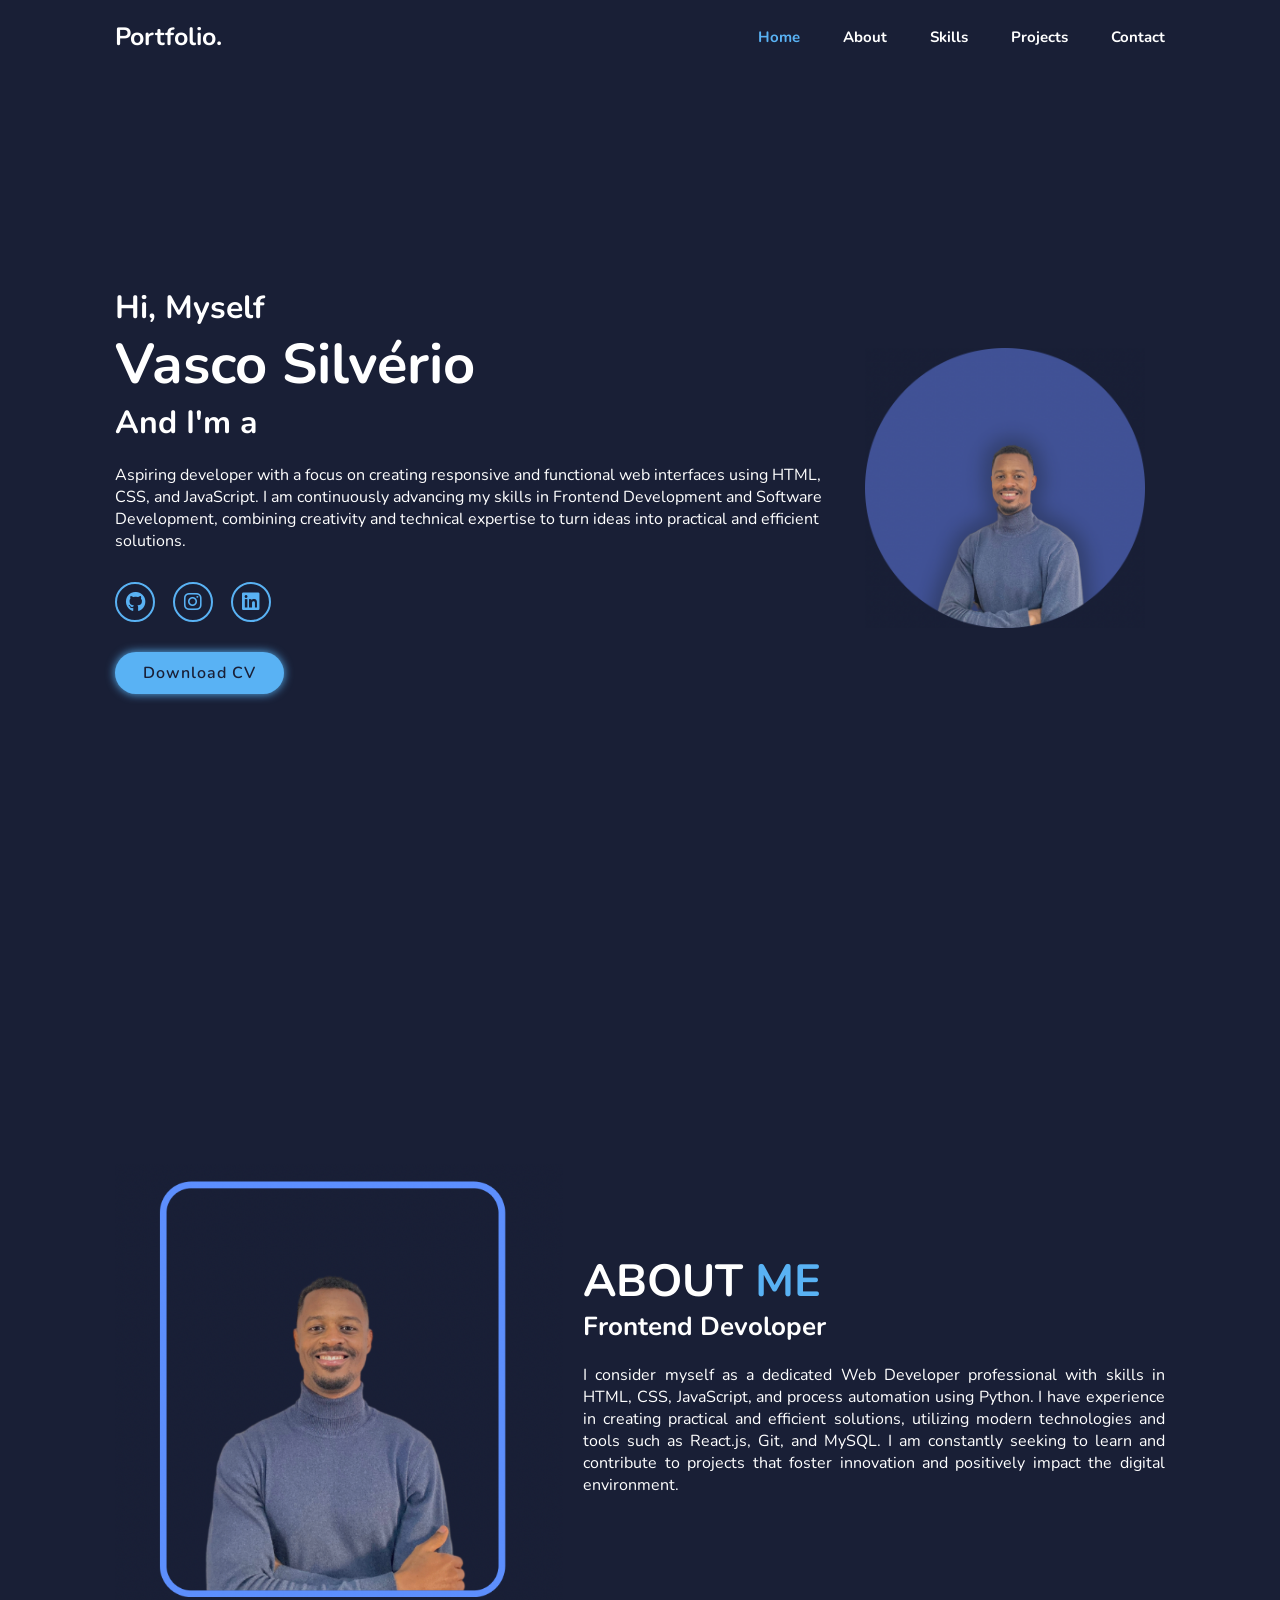
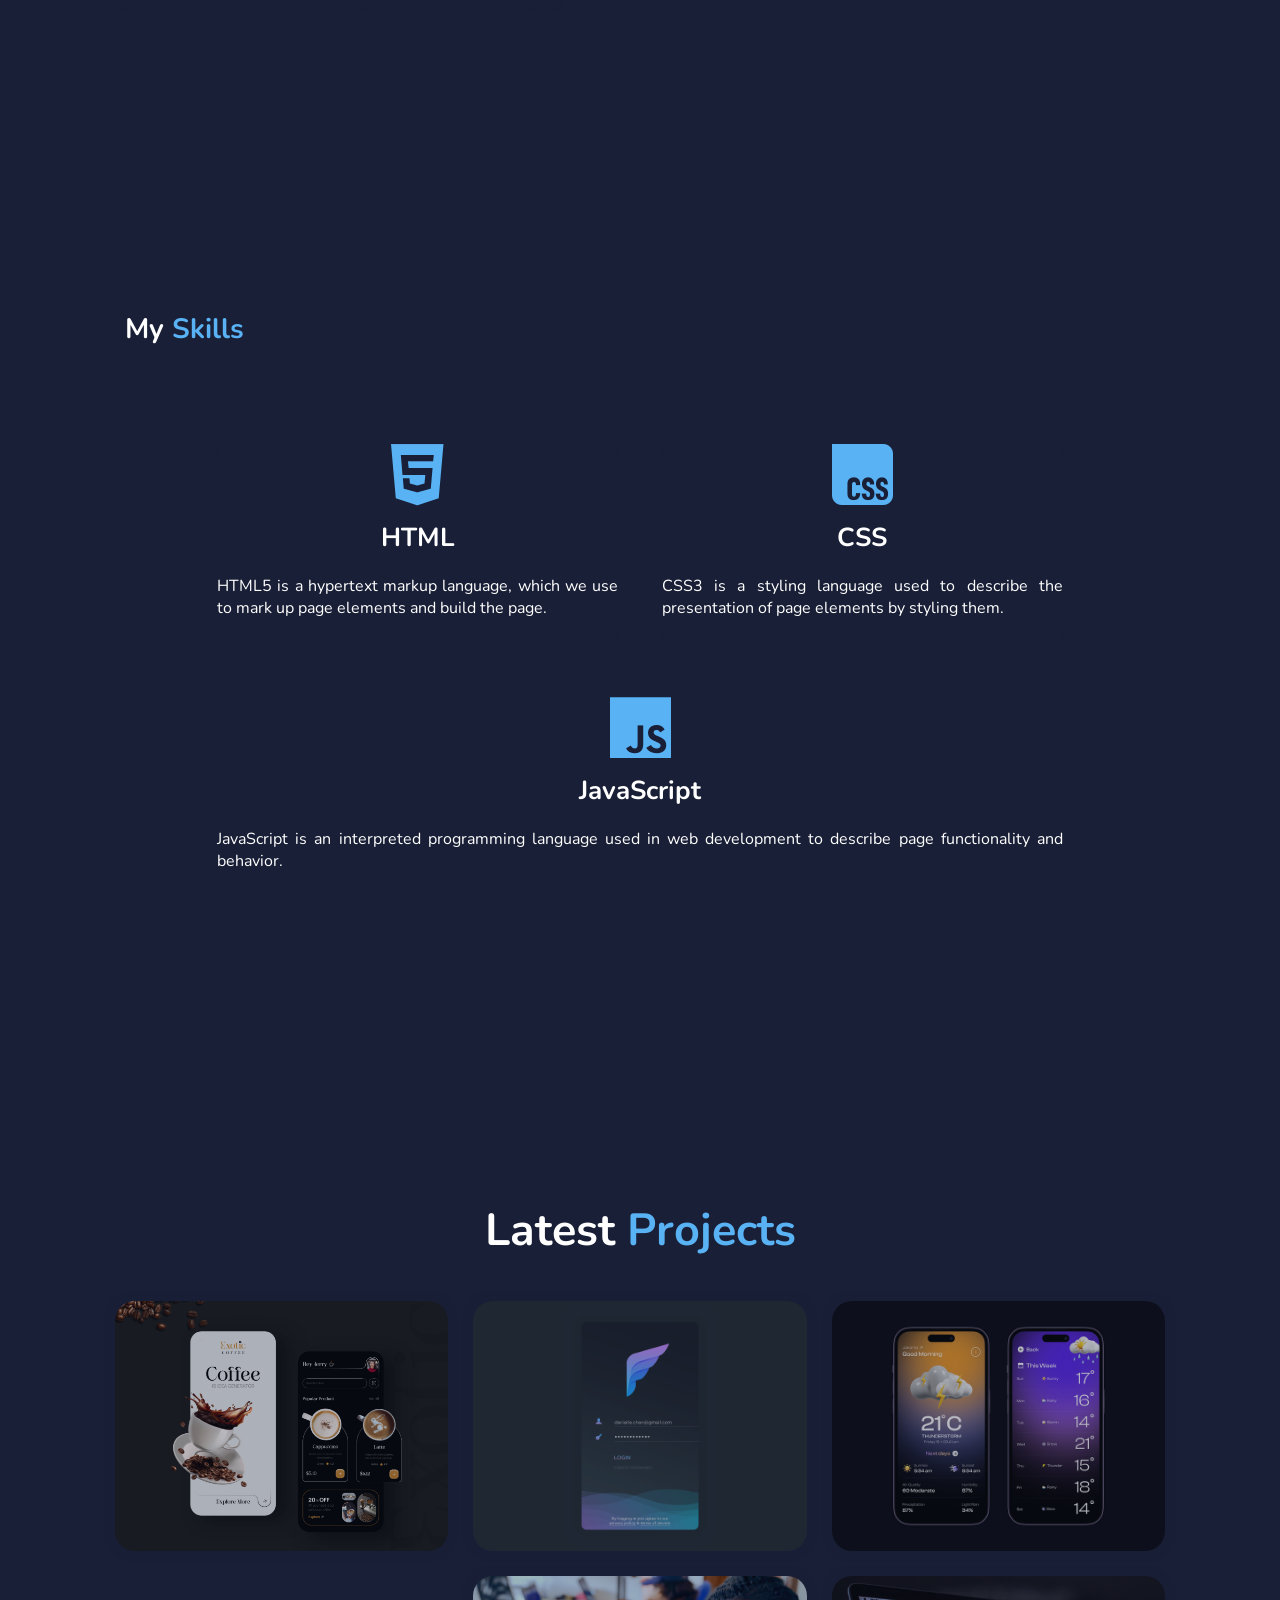
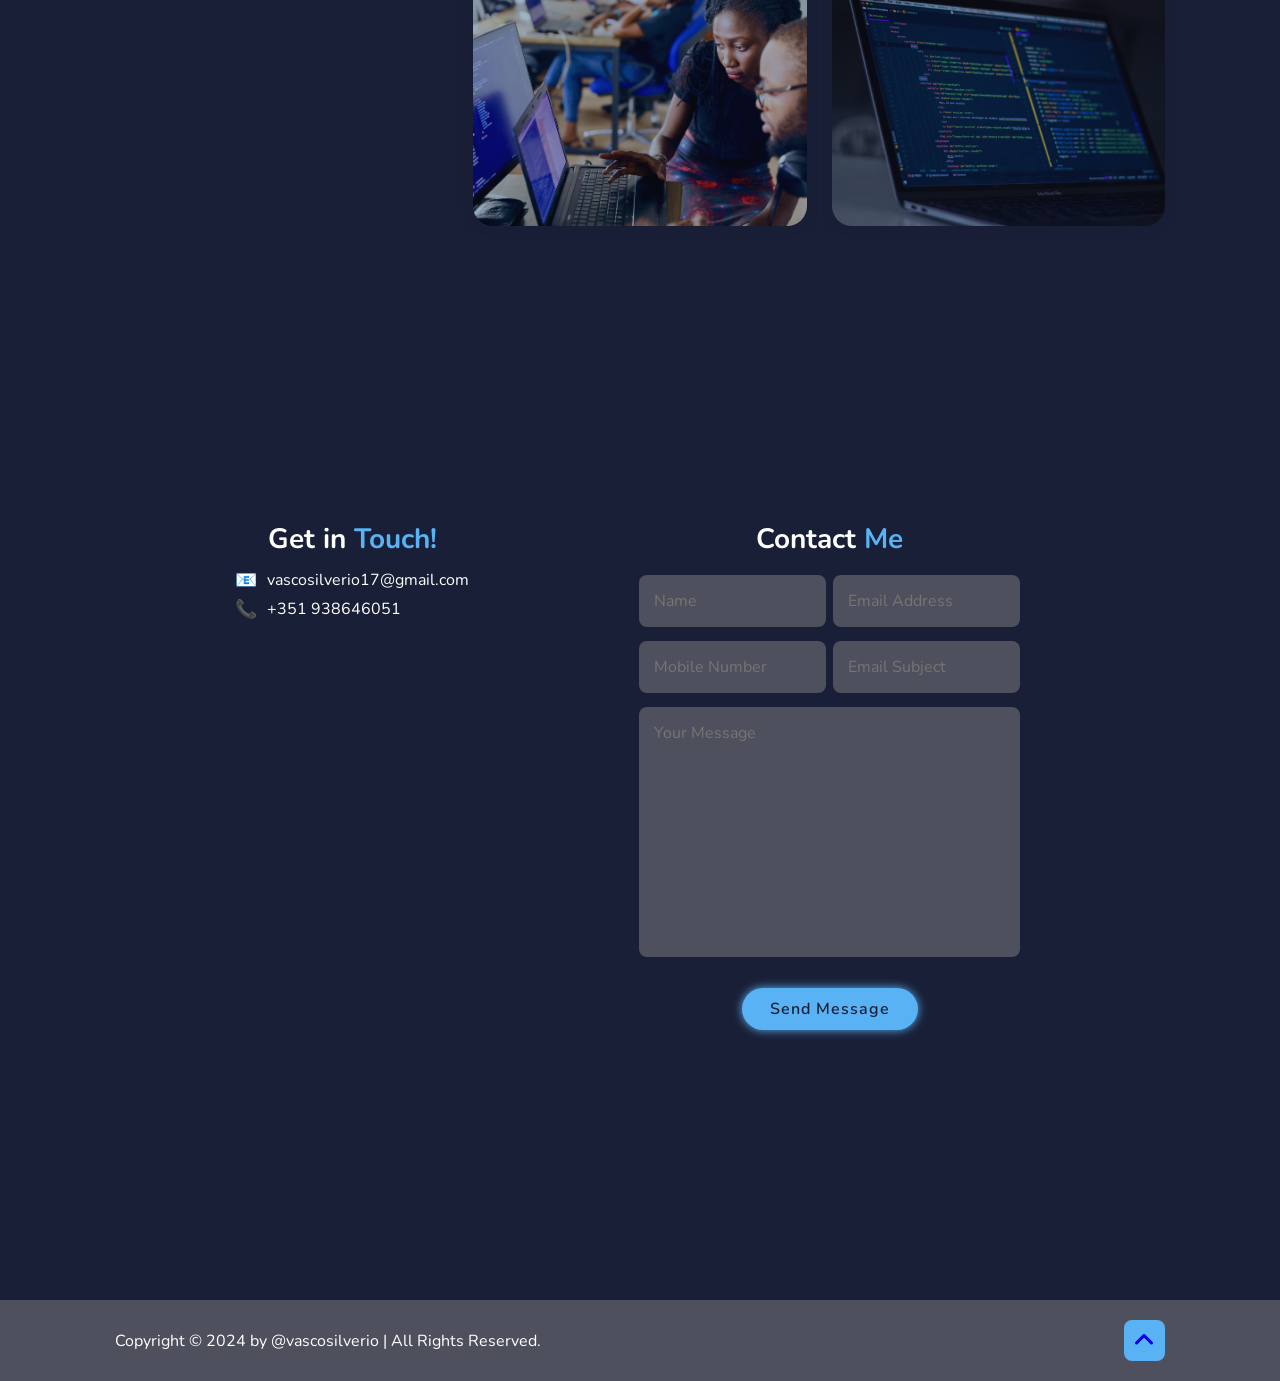
==== commit ba61e081: "Actualizado 27/12/2024" ====
--- a/index.html
+++ b/index.html
@@ -38,7 +38,7 @@
         <div class="home-content">
             <h3>Hi, Myself</h3>
             <h1>Vasco Silvério</h1>
-            <h3>And I´m a <span class="multiple-text"></span></h3>
+            <h3>And I'm a <span class="multiple-text"></span></h3>
             <p>Aspiring developer with a focus on creating responsive and functional web interfaces using HTML, CSS, and
                 JavaScript. I am continuously advancing my skills in Frontend Development and Software Development,
                 combining creativity and technical expertise to turn ideas into practical and efficient solutions.</p>
@@ -111,8 +111,8 @@
                 <img src="images/1.png" alt="">
                 <div class="portfolio-layer">
                     <h4>Coffee Website</h4>
-                    <p>Lorem ipsum dolor sit amet consectetur adipisicing elit.</p>
-                    <a href="#"><i class="fa-solid fa-up-right-from-square"></i></a>
+                    <p>The website aims to offer an immersive online experience in the world of coffee.</p>
+                    <a href="https://vscosilverio.github.io/Coffee-site/#endere%C3%A7o"><i class="fa-solid fa-up-right-from-square"></i></a>
                 </div>
             </div>
 
@@ -120,8 +120,8 @@
                 <img src="images/111.png" alt="">
                 <div class="portfolio-layer">
                     <h4>Loggin Screen</h4>
-                    <p>Lorem ipsum dolor sit amet consectetur adipisicing elit.</p>
-                    <a href="#"><i class="fa-solid fa-up-right-from-square"></i></a>
+                    <p>A simple demonstration of a login screen with a modern and intuitive design.</p>
+                    <a href="https://vscosilverio.github.io/Loggin-screen/"><i class="fa-solid fa-up-right-from-square"></i></a>
 
                     </i>
                 </div>
@@ -131,7 +131,7 @@
                 <img src="images/3.png" alt="">
                 <div class="portfolio-layer">
                     <h4>App Weather</h4>
-                    <p>Lorem ipsum dolor sit amet consectetur adipisicing elit.</p>
+                    <p>Simple and functional web application that allows users to obtain weather information for any location in the world.</p>
                     <a href="#"><i class="fa-solid fa-up-right-from-square"></i></a>
                 </div>
             </div>
--- a/estilo.css
+++ b/estilo.css
@@ -301,6 +301,7 @@
 .portfolio-layer p{
     font-size: 1.6rem;
     margin: .3rem 0 1rem;
+    text-align: justify;
 }
 
 .portfolio-layer a{
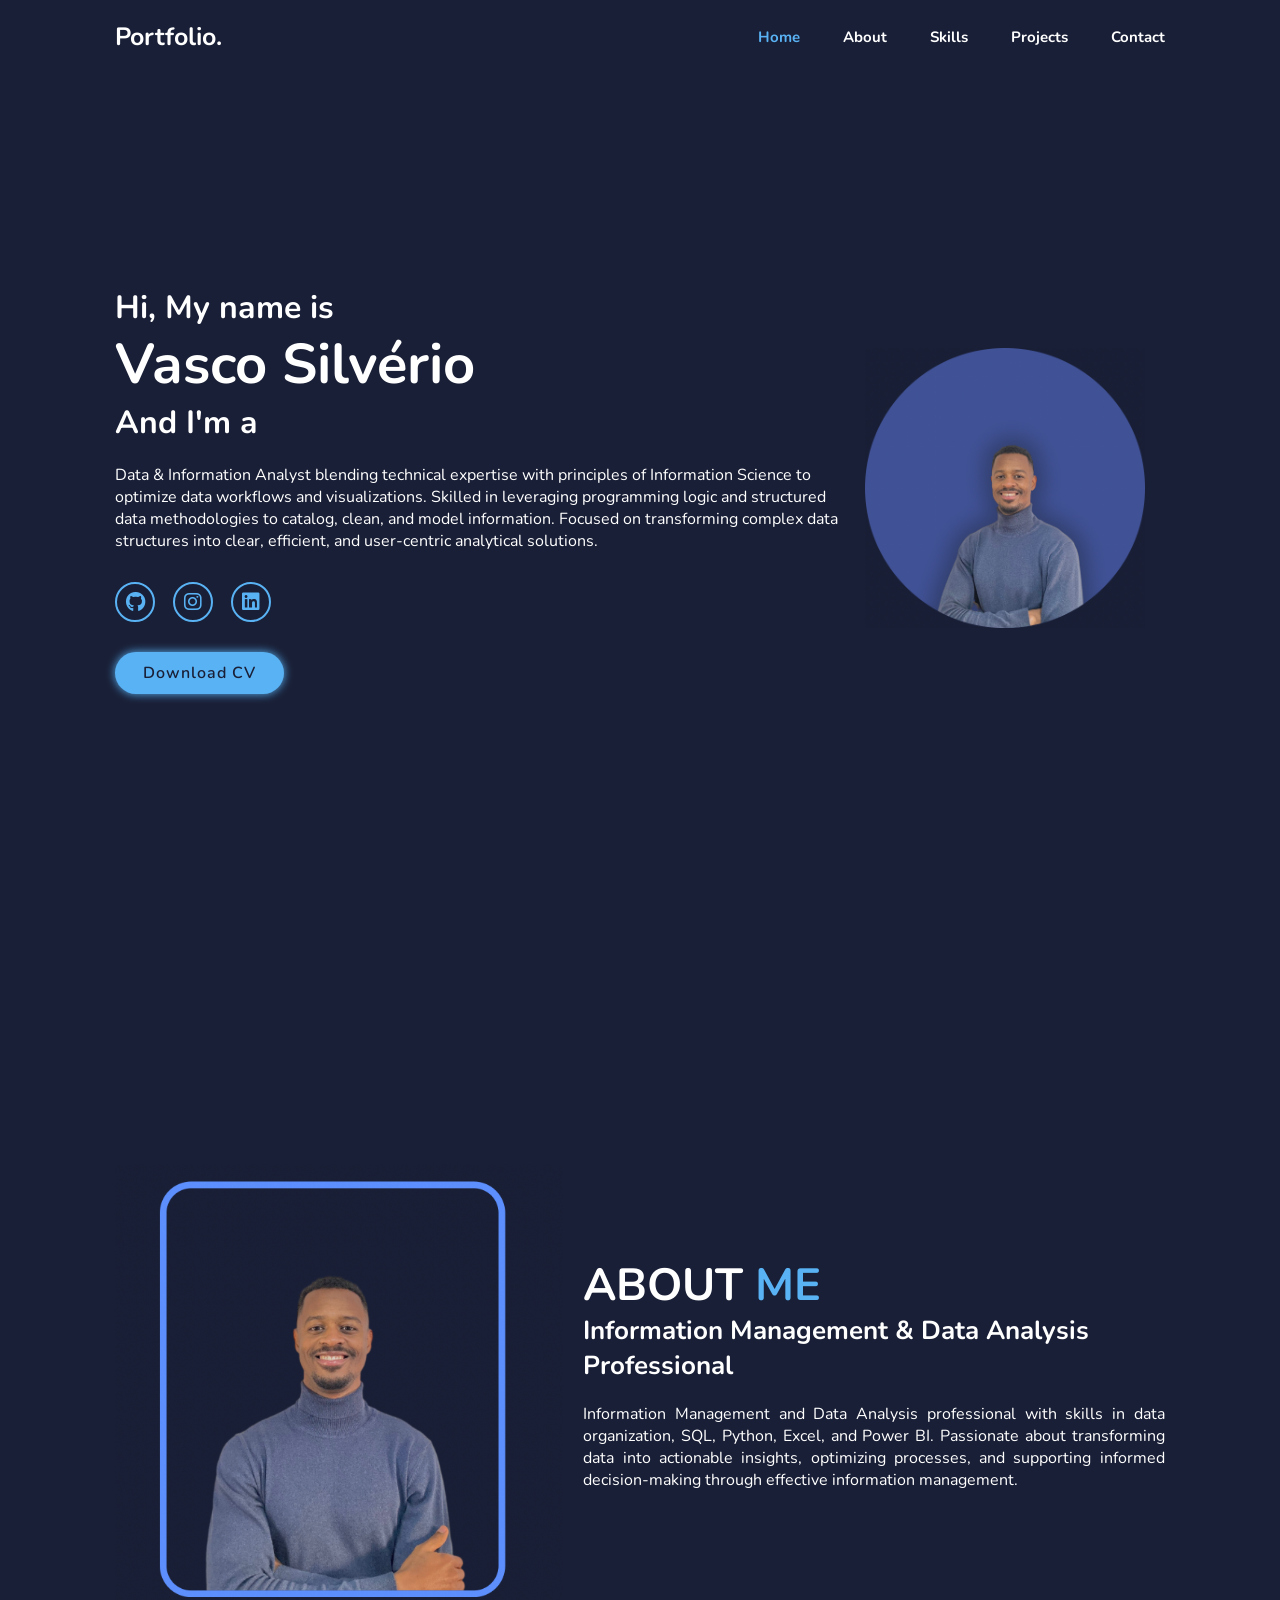
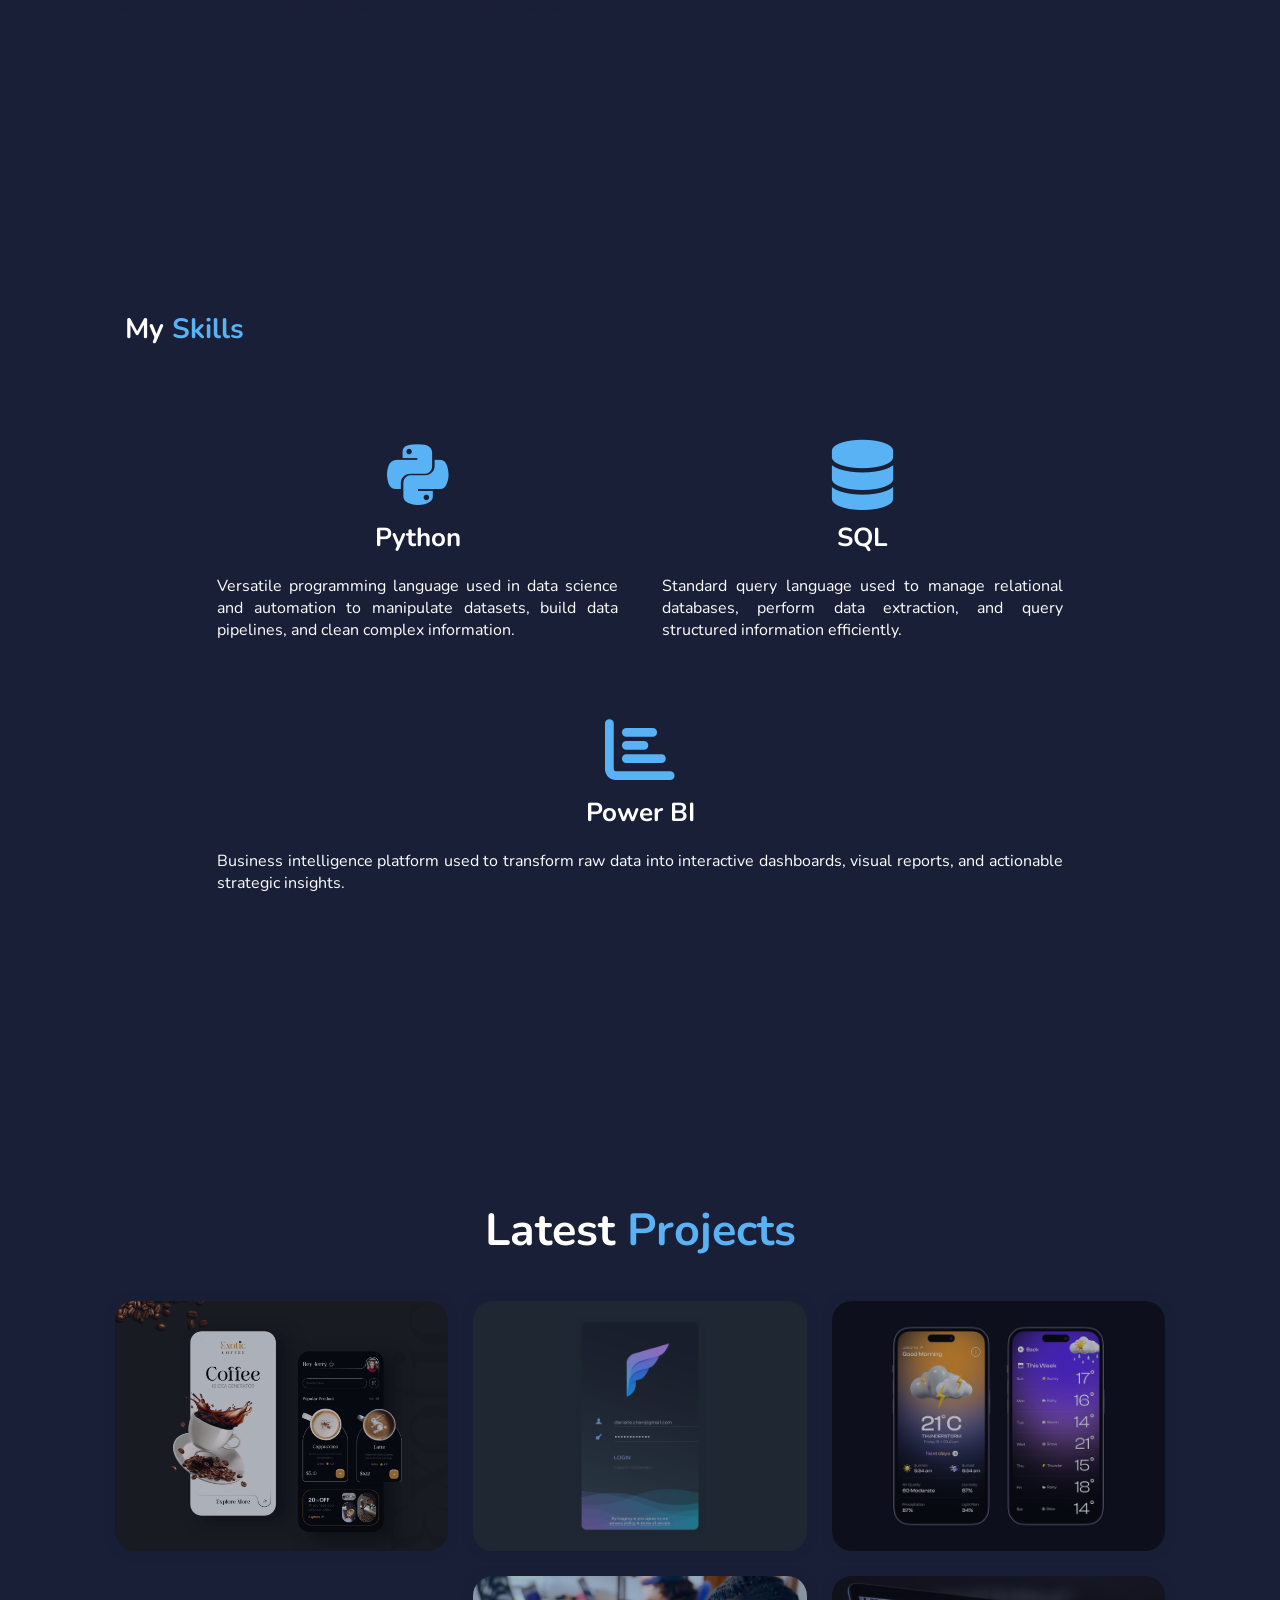
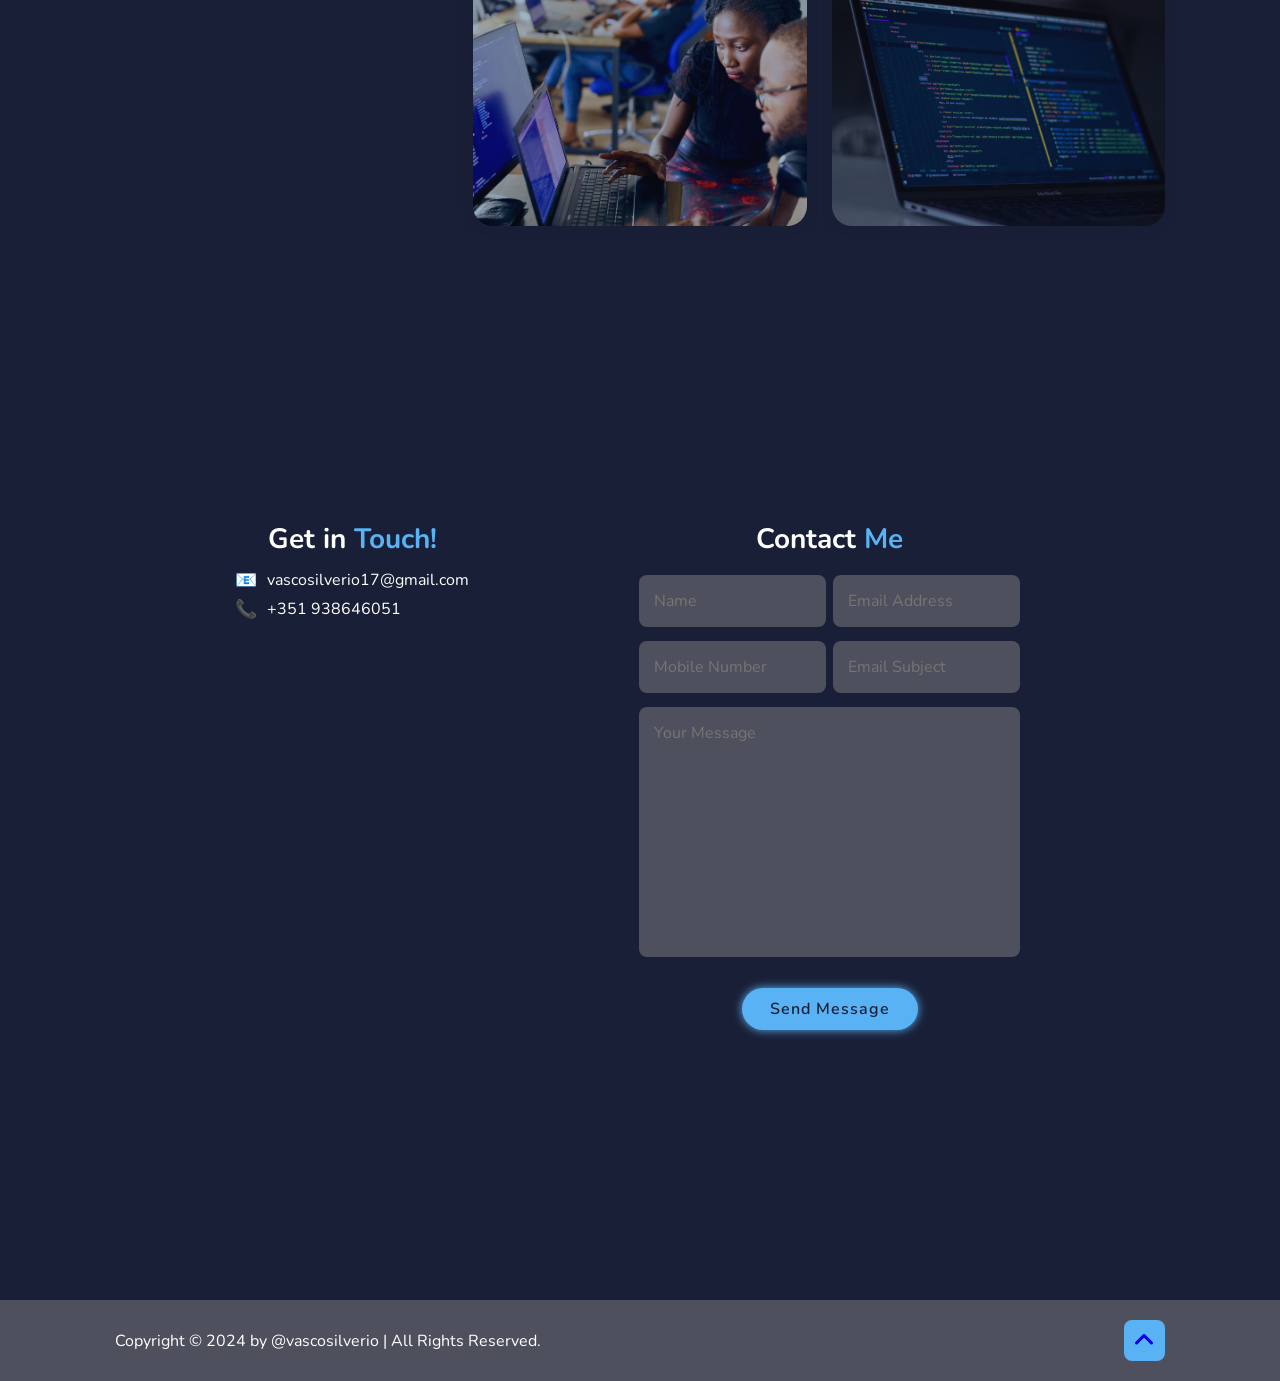
==== commit 32ad2da8: "Alteração data" ====
--- a/index.html
+++ b/index.html
@@ -36,18 +36,16 @@
     <!-- home section -->
     <section class="home" id="home">
         <div class="home-content">
-            <h3>Hi, Myself</h3>
+            <h3>Hi, My name is</h3>
             <h1>Vasco Silvério</h1>
             <h3>And I'm a <span class="multiple-text"></span></h3>
-            <p>Aspiring developer with a focus on creating responsive and functional web interfaces using HTML, CSS, and
-                JavaScript. I am continuously advancing my skills in Frontend Development and Software Development,
-                combining creativity and technical expertise to turn ideas into practical and efficient solutions.</p>
+            <p>Data & Information Analyst blending technical expertise with principles of Information Science to optimize data workflows and visualizations. Skilled in leveraging programming logic and structured data methodologies to catalog, clean, and model information. Focused on transforming complex data structures into clear, efficient, and user-centric analytical solutions.</p>
             <div class="social-media">
                 <a href="https://github.com/vscosilverio"><i class="fa-brands fa-github"></i></a>
                 <a href="https://www.instagram.com/vscosilverio/"><i class="fa-brands fa-instagram"></i></a>
                 <a href="https://www.linkedin.com/in/vscosilverio/"><i class="fa-brands fa-linkedin"></i></a>
             </div>
-            <a href="#" class="btn">Download CV</a>
+            <a href="CV/VSTIE.pdf" class="btn">Download CV</a>
 
         </div>
         <div class="home-img">
@@ -62,11 +60,8 @@
         </div>
         <div class="about-content">
             <h2 class="heading">ABOUT <span>ME</span></h2>
-            <h3>Frontend Devoloper</h3>
-            <p>I consider myself as a dedicated Web Developer professional with skills in HTML, CSS, JavaScript, and
-                process automation using Python. I have experience in creating practical and efficient solutions,
-                utilizing modern technologies and tools such as React.js, Git, and MySQL. I am constantly seeking to
-                learn and contribute to projects that foster innovation and positively impact the digital environment.
+            <h3>Information Management & Data Analysis Professional</h3>
+            <p>Information Management and Data Analysis professional with skills in data organization, SQL, Python, Excel, and Power BI. Passionate about transforming data into actionable insights, optimizing processes, and supporting informed decision-making through effective information management.
             </p>
             <!-- <a href="#" class="btn">Read more</a> -->
         </div>
@@ -78,24 +73,23 @@
 
         <div class="services-container">
             <div class="services-box">
-                <i class="fa-brands fa-html5"></i>
-                <h3>HTML</h3>
-                <p>HTML5 is a hypertext markup language, which we use to mark up page elements and build the page.</p>
+                <i class="fa-brands fa-python"></i>
+                <h3>Python</h3>
+                <p>Versatile programming language used in data science and automation to manipulate datasets, build data pipelines, and clean complex information.</p>
                 <!-- <a href="#" class="btn">Read More</a> -->
             </div>
 
             <div class="services-box">
-                <i class="fa-brands fa-css"></i>
-                <h3>CSS</h3>
-                <p>CSS3 is a styling language used to describe the presentation of page elements by styling them.</p>
+                <i class="fa-solid fa-database"></i>
+                <h3>SQL</h3>
+                <p>Standard query language used to manage relational databases, perform data extraction, and query structured information efficiently.</p>
                 <!-- <a href="#" class="btn">Read More</a> -->
             </div>
 
             <div class="services-box">
-                <i class="fa-brands fa-js"></i>
-                <h3>JavaScript</h3>
-                <p>JavaScript is an interpreted programming language used in web development to describe page
-                    functionality and behavior.</p>
+                <i class="fa-solid fa-chart-bar"></i>
+                <h3>Power BI</h3>
+                <p>Business intelligence platform used to transform raw data into interactive dashboards, visual reports, and actionable strategic insights.</p>
                 <!-- <a href="#" class="btn">Read More</a> -->
 
             </div>
@@ -132,7 +126,7 @@
                 <div class="portfolio-layer">
                     <h4>App Weather</h4>
                     <p>Simple and functional web application that allows users to obtain weather information for any location in the world.</p>
-                    <a href="#"><i class="fa-solid fa-up-right-from-square"></i></a>
+                    <a href="https://vscosilverio.github.io/App-Weather/"><i class="fa-solid fa-up-right-from-square"></i></a>
                 </div>
             </div>
 
